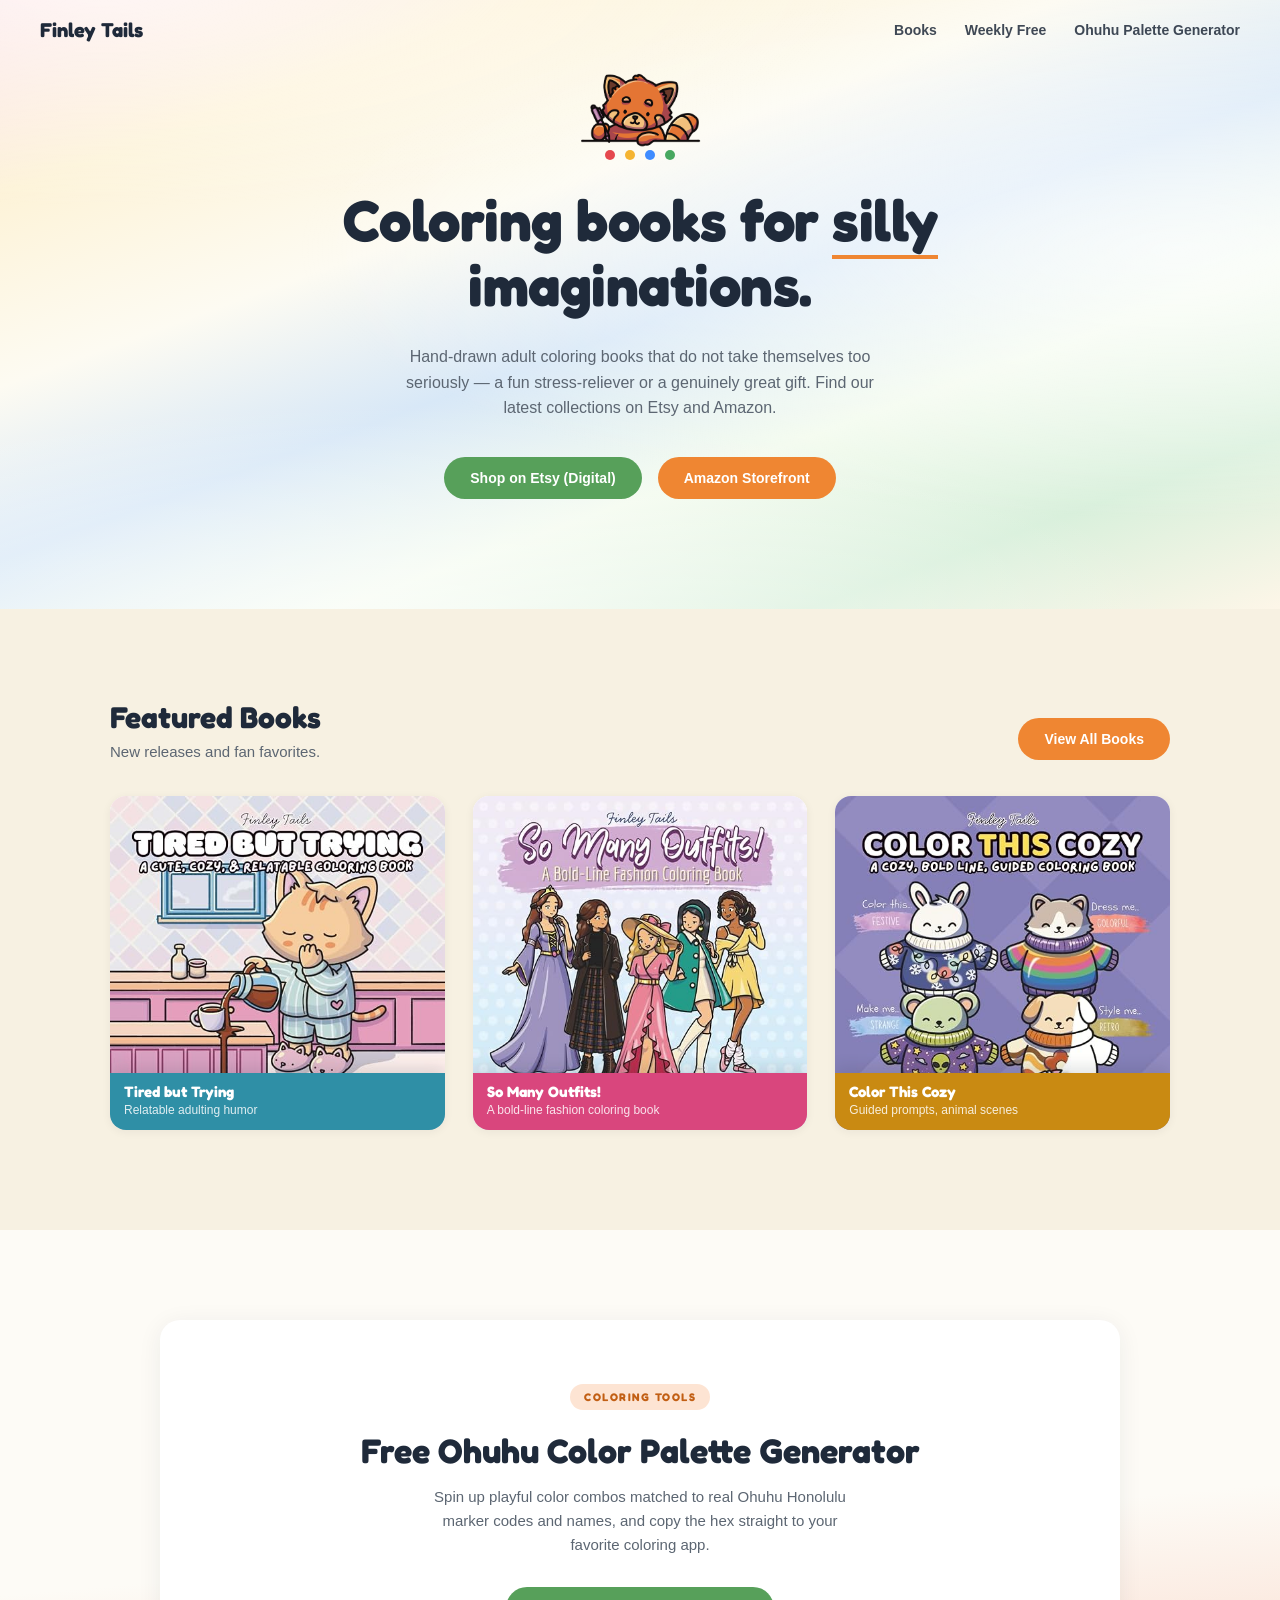
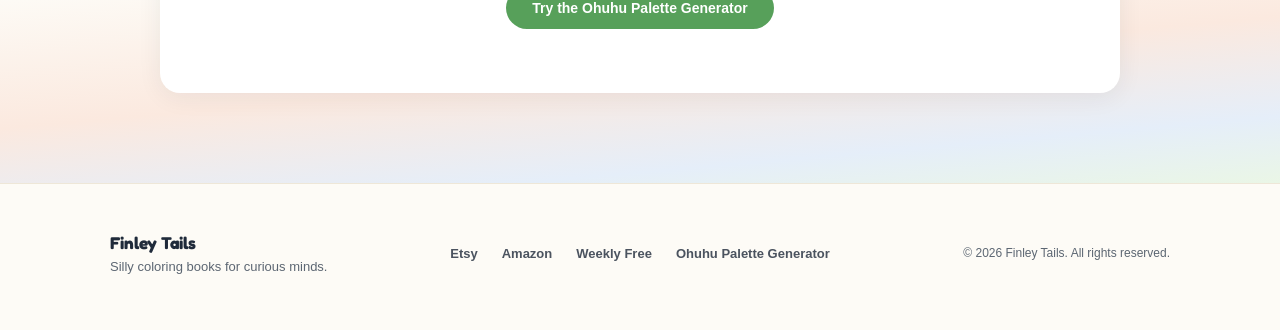
==== index.html @ c4b31871 "SEO pass: meta tags, structured data, sitemap, and keyword copy Targets: coloring books, silly color" ====
<!DOCTYPE html>
<html lang="en">
<head>
  <meta charset="UTF-8">
  <meta name="viewport" content="width=device-width, initial-scale=1.0">
  <title>Silly Coloring Books for Adults | Finley Tails</title>
  <meta name="description" content="Hand-drawn silly coloring books for adults — cozy, funny, and a little chaotic. Great as a gift or a stress-relief hobby. Shop digital downloads and paperbacks on Etsy and Amazon.">
  <link rel="canonical" href="https://finleytails.com/">
  <meta property="og:type" content="website">
  <meta property="og:site_name" content="Finley Tails">
  <meta property="og:title" content="Silly Coloring Books for Adults | Finley Tails">
  <meta property="og:description" content="Hand-drawn silly coloring books for adults — cozy, funny, and a little chaotic. Great as a gift or a stress-relief hobby.">
  <meta property="og:url" content="https://finleytails.com/">
  <meta property="og:image" content="https://finleytails.com/mascot-marker.png">
  <meta name="twitter:card" content="summary_large_image">
  <meta name="twitter:title" content="Silly Coloring Books for Adults | Finley Tails">
  <meta name="twitter:description" content="Hand-drawn silly coloring books for adults — cozy, funny, and a little chaotic. Great as a gift or a stress-relief hobby.">
  <meta name="twitter:image" content="https://finleytails.com/mascot-marker.png">
  <script type="application/ld+json">
  {
    "@context": "https://schema.org",
    "@type": "WebSite",
    "name": "Finley Tails",
    "url": "https://finleytails.com/",
    "description": "Hand-drawn silly coloring books for adults, plus a free Ohuhu color palette generator.",
    "publisher": {
      "@type": "Organization",
      "name": "Finley Tails"
    }
  }
  </script>
  <link rel="icon" type="image/x-icon" href="favicon.ico">
  <link rel="icon" type="image/png" sizes="32x32" href="favicon-32x32.png">
  <link rel="icon" type="image/png" sizes="16x16" href="favicon-16x16.png">
  <link rel="apple-touch-icon" sizes="180x180" href="apple-touch-icon.png">
  <link rel="manifest" href="site.webmanifest">
  <link rel="preconnect" href="https://fonts.googleapis.com">
  <link rel="preconnect" href="https://fonts.gstatic.com" crossorigin>
  <link href="https://fonts.googleapis.com/css2?family=Fredoka:wght@500;600;700;800&display=swap" rel="stylesheet">
  <link rel="stylesheet" href="site.css">
</head>
<body class="landing">
  <nav class="site-nav">
    <a href="index.html" class="logo">Finley Tails</a>
    <input type="checkbox" id="nav-toggle" class="nav-toggle-checkbox">
    <label for="nav-toggle" class="nav-toggle" aria-label="Toggle menu">
      <span></span><span></span><span></span>
    </label>
    <div class="nav-links">
      <a href="books.html">Books</a>
      <a href="weekly.html">Weekly Free</a>
      <a href="palette.html">Ohuhu Palette Generator</a>
    </div>
  </nav>

  <section class="hero">
    <img class="mascot-hero" src="mascot-marker.png" alt="Finley Tails mascot red panda holding a marker">
    <div class="dots" aria-hidden="true">
      <span class="dot dot-red"></span>
      <span class="dot dot-yellow"></span>
      <span class="dot dot-blue"></span>
      <span class="dot dot-green"></span>
    </div>
    <h1>Coloring books for <span class="accent-underline">silly</span> imaginations.</h1>
    <p class="hero-sub">
      Hand-drawn adult coloring books that do not take themselves too seriously —
      a fun stress-reliever or a genuinely great gift. Find our latest collections
      on Etsy and Amazon.
    </p>
    <div class="hero-cta">
      <a class="btn btn-green" href="https://www.etsy.com/shop/FinleyTails" target="_blank" rel="noopener">Shop on Etsy (Digital)</a>
      <a class="btn btn-orange" href="https://www.amazon.com/stores/Finley-Tails/author/B0F9QR5VGS" target="_blank" rel="noopener">Amazon Storefront</a>
    </div>
  </section>

  <section class="collections" id="books">
    <div class="section-head">
      <div>
        <h2>Featured Books</h2>
        <p>New releases and fan favorites.</p>
      </div>
      <a href="books.html" class="btn btn-orange view-all-btn">View All Books</a>
    </div>
    <div class="cards">
      <article class="card" style="--accent:#2f8fa6">
        <div class="cover-wrap">
          <img class="cover-img" src="covers/tired-but-trying.jpg" alt="Tired but Trying adult coloring book cover">
          <div class="cover-actions">
            <a class="cover-btn cover-btn-etsy" href="https://www.etsy.com/listing/4309432994/tired-but-trying-funny-animals-coloring" target="_blank" rel="noopener">Etsy (Digital)</a>
            <a class="cover-btn cover-btn-amazon" href="https://www.amazon.com/Tired-but-Trying-Easy-Color/dp/B0F8NSGVPY" target="_blank" rel="noopener">Amazon</a>
          </div>
        </div>
        <div class="card-body">
          <h3>Tired but Trying</h3>
          <p>Relatable adulting humor</p>
        </div>
      </article>
      <article class="card" style="--accent:#d9467d">
        <div class="cover-wrap">
          <img class="cover-img" src="covers/so-many-outfits.jpg" alt="So Many Outfits! adult coloring book cover">
          <div class="cover-actions">
            <a class="cover-btn cover-btn-etsy" href="https://www.etsy.com/listing/4532546817/so-many-outfits-a-bold-line-coloring" target="_blank" rel="noopener">Etsy (Digital)</a>
            <a class="cover-btn cover-btn-amazon" href="https://www.amazon.com/So-Many-Outfits-Fashion-Coloring/dp/B0H7FC542N" target="_blank" rel="noopener">Amazon</a>
          </div>
        </div>
        <div class="card-body">
          <h3>So Many Outfits!</h3>
          <p>A bold-line fashion coloring book</p>
        </div>
      </article>
      <article class="card" style="--accent:#c98a12">
        <div class="cover-wrap">
          <img class="cover-img" src="covers/color-this-cozy.jpg" alt="Color This Cozy adult coloring book cover">
          <div class="cover-actions">
            <a class="cover-btn cover-btn-etsy" href="https://www.etsy.com/listing/4509660089/color-this-cozy-coloring-book-guided" target="_blank" rel="noopener">Etsy (Digital)</a>
            <a class="cover-btn cover-btn-amazon" href="https://www.amazon.com/Color-This-Cozy-Coloring-Challenges/dp/B0H23PYS2T" target="_blank" rel="noopener">Amazon</a>
          </div>
        </div>
        <div class="card-body">
          <h3>Color This Cozy</h3>
          <p>Guided prompts, animal scenes</p>
        </div>
      </article>
    </div>
  </section>

  <section class="tool-cta">
    <div class="tool-card">
      <span class="badge">Coloring Tools</span>
      <h2>Free Ohuhu Color Palette Generator</h2>
      <p>
        Spin up playful color combos matched to real Ohuhu Honolulu marker
        codes and names, and copy the hex straight to your favorite coloring app.
      </p>
      <a class="btn btn-green" href="palette.html">Try the Ohuhu Palette Generator</a>
    </div>
  </section>

  <footer class="site-footer">
    <div class="footer-inner">
      <div class="footer-brand">
        <span class="logo">Finley Tails</span>
        <p>Silly coloring books for curious minds.</p>
      </div>
      <div class="footer-links">
        <a href="https://www.etsy.com/shop/FinleyTails" target="_blank" rel="noopener">Etsy</a>
        <a href="https://www.amazon.com/stores/Finley-Tails/author/B0F9QR5VGS" target="_blank" rel="noopener">Amazon</a>
        <a href="weekly.html">Weekly Free</a>
        <a href="palette.html">Ohuhu Palette Generator</a>
      </div>
      <p class="copyright">© 2026 Finley Tails. All rights reserved.</p>
    </div>
  </footer>
</body>
</html>
---- site.css ----
/* Shared site styles: nav, landing page, footer. */

:root {
  --ink: #1f2a3a;
  --muted: #5c6672;
  --green: #57a05a;
  --green-dark: #4a8c4d;
  --orange: #ef8632;
  --orange-dark: #db7420;
  --cream: #f7f1e2;
  --paper: #fdfbf6;
  --font-display: "Fredoka", -apple-system, BlinkMacSystemFont, "Segoe UI", Roboto, sans-serif;
}

h1,
h2,
h3,
.logo,
.badge {
  font-family: var(--font-display);
}

.landing,
.books-page {
  margin: 0;
  font-family: -apple-system, BlinkMacSystemFont, "Segoe UI", Roboto, sans-serif;
  color: var(--ink);
  background: var(--paper);
}

/* ---------- Nav ---------- */

.site-nav {
  position: relative;
  z-index: 20;
  display: flex;
  align-items: center;
  justify-content: space-between;
  padding: 18px 40px;
}

.landing .site-nav {
  position: absolute;
  top: 0;
  left: 0;
  right: 0;
  z-index: 10;
  background: transparent;
}

.palette-page .site-nav,
.books-page .site-nav {
  background: var(--paper);
}

.page-header {
  max-width: 1060px;
  margin: 0 auto;
  padding: 56px 40px 36px;
  text-align: center;
}

.page-header h1 {
  margin: 0;
  font-size: clamp(32px, 5vw, 44px);
  font-weight: 800;
}

.page-header p {
  margin: 12px 0 0;
  color: var(--muted);
  font-size: 15px;
}

.site-nav .logo {
  font-size: 20px;
  font-weight: 800;
  color: var(--ink);
  text-decoration: none;
}

.nav-links {
  display: flex;
  gap: 28px;
}

.nav-links a {
  font-size: 14px;
  font-weight: 600;
  color: var(--ink);
  text-decoration: none;
  opacity: 0.85;
}

.nav-links a:hover,
.nav-links a.current {
  opacity: 1;
}

.nav-toggle-checkbox {
  display: none;
}

.nav-toggle {
  display: none;
  flex-direction: column;
  justify-content: center;
  gap: 5px;
  width: 34px;
  height: 34px;
  cursor: pointer;
}

.nav-toggle span {
  display: block;
  width: 22px;
  height: 2px;
  border-radius: 2px;
  background: var(--ink);
}

/* ---------- Hero ---------- */

.hero {
  position: relative;
  overflow: hidden;
  text-align: center;
  padding: 150px 24px 110px;
  background:
    linear-gradient(
      160deg,
      #fbdcdc 0%,
      #fdf3d8 18%,
      #fdfbf2 36%,
      #d8e8f7 52%,
      #f3fbee 68%,
      #d9f0dc 84%,
      #fdf6e8 100%
    );
}

.hero::before {
  content: "";
  position: absolute;
  inset: -40% -20%;
  background:
    radial-gradient(ellipse 60% 30% at 20% 20%, rgba(255, 255, 255, 0.75), transparent 70%),
    radial-gradient(ellipse 70% 35% at 80% 45%, rgba(255, 255, 255, 0.7), transparent 70%),
    radial-gradient(ellipse 65% 30% at 35% 80%, rgba(255, 255, 255, 0.65), transparent 70%);
  pointer-events: none;
}

.hero > * {
  position: relative;
}

.dots {
  display: flex;
  justify-content: center;
  gap: 10px;
  margin-bottom: 28px;
}

.dot {
  width: 10px;
  height: 10px;
  border-radius: 50%;
}

.dot-red { background: #e5484d; }
.dot-yellow { background: #f5b431; }
.dot-blue { background: #3f8cff; }
.dot-green { background: #48a860; }

.hero h1 {
  margin: 0 auto;
  max-width: 640px;
  font-size: clamp(38px, 6vw, 58px);
  line-height: 1.12;
  font-weight: 800;
  letter-spacing: -0.5px;
}

.accent-underline {
  border-bottom: 4px solid var(--orange);
}

.hero-sub {
  margin: 26px auto 0;
  max-width: 480px;
  font-size: 16px;
  line-height: 1.6;
  color: var(--muted);
}

.hero-cta {
  display: flex;
  justify-content: center;
  gap: 16px;
  margin-top: 36px;
  flex-wrap: wrap;
}

/* ---------- Buttons ---------- */

.btn {
  display: inline-block;
  padding: 13px 26px;
  border-radius: 999px;
  font-size: 14px;
  font-weight: 700;
  color: #fff;
  text-decoration: none;
  transition: background 0.15s;
}

.btn-green { background: var(--green); }
.btn-green:hover { background: var(--green-dark); }
.btn-orange { background: var(--orange); }
.btn-orange:hover { background: var(--orange-dark); }

/* ---------- Featured collections ---------- */

.collections {
  background: var(--cream);
  padding: 90px 40px 100px;
}

.section-head {
  display: flex;
  align-items: flex-end;
  justify-content: space-between;
  max-width: 1060px;
  margin: 0 auto 36px;
  gap: 16px;
}

.section-head h2 {
  margin: 0;
  font-size: 30px;
  font-weight: 800;
}

.section-head p {
  margin: 8px 0 0;
  color: var(--muted);
  font-size: 15px;
}

.view-all-btn {
  flex-shrink: 0;
}

.cards {
  display: grid;
  grid-template-columns: repeat(3, 1fr);
  gap: 28px;
  max-width: 1060px;
  margin: 0 auto;
}

.card {
  position: relative;
  aspect-ratio: 1 / 1;
  background: #fff;
  border-radius: 16px;
  overflow: hidden;
  box-shadow: 0 2px 10px rgba(31, 42, 58, 0.06);
}

.cover-wrap {
  position: absolute;
  inset: 0;
  overflow: hidden;
}

.cover-img {
  display: block;
  width: 100%;
  height: 100%;
  object-fit: cover;
}

.cover-actions {
  position: absolute;
  inset: 0;
  z-index: 3;
  display: flex;
  align-items: center;
  justify-content: center;
  gap: 12px;
  background: rgba(31, 42, 58, 0.55);
  opacity: 0;
  transition: opacity 0.18s;
}

.cover-wrap:hover .cover-actions,
.cover-wrap:focus-within .cover-actions {
  opacity: 1;
}

@media (hover: none) {
  .cover-actions {
    opacity: 1;
    background: transparent;
  }
}

.cover-btn {
  color: #fff;
  font-size: 13px;
  font-weight: 700;
  padding: 10px 18px;
  border-radius: 999px;
  text-decoration: none;
  box-shadow: 0 6px 16px rgba(0, 0, 0, 0.3);
  transition: transform 0.15s, background 0.15s;
}

.cover-btn:hover {
  transform: translateY(-2px);
}

.cover-btn-etsy {
  background: var(--green);
}

.cover-btn-etsy:hover {
  background: var(--green-dark);
}

.cover-btn-amazon {
  background: var(--orange);
}

.cover-btn-amazon:hover {
  background: var(--orange-dark);
}

.card-body {
  position: absolute;
  left: 0;
  right: 0;
  bottom: 0;
  z-index: 2;
  padding: 10px 14px 12px;
  background: var(--accent, #fff);
  box-shadow: 0 -6px 14px rgba(31, 42, 58, 0.12);
}

.card-body h3 {
  margin: 0;
  font-size: 15px;
  font-weight: 800;
  line-height: 1.2;
  color: #fff;
}

.card-body p {
  margin: 2px 0 0;
  font-size: 12px;
  line-height: 1.3;
  color: rgba(255, 255, 255, 0.85);
}

/* ---------- Palette generator CTA ---------- */

.tool-cta {
  padding: 90px 40px;
  background:
    linear-gradient(
      175deg,
      var(--paper) 0%,
      var(--paper) 55%,
      #fbe9df 75%,
      #e5eef9 90%,
      #eaf6e6 100%
    );
}

.tool-card {
  position: relative;
  max-width: 880px;
  margin: 0 auto;
  background: #fff;
  border-radius: 20px;
  box-shadow: 0 4px 24px rgba(31, 42, 58, 0.07);
  text-align: center;
  padding: 64px 40px;
}

.mascot-hero {
  position: absolute;
  top: 64px;
  left: 50%;
  transform: translateX(-50%);
  width: 150px;
  height: auto;
  z-index: 1;
  pointer-events: none;
}

.badge {
  display: inline-block;
  background: #fde4d3;
  color: #c25f14;
  font-size: 11px;
  font-weight: 800;
  letter-spacing: 1.5px;
  text-transform: uppercase;
  padding: 6px 14px;
  border-radius: 999px;
}

.tool-card h2 {
  margin: 20px 0 0;
  font-size: 34px;
  font-weight: 800;
}

.tool-card p {
  margin: 14px auto 0;
  max-width: 440px;
  font-size: 15px;
  line-height: 1.6;
  color: var(--muted);
}

.tool-card .btn {
  margin-top: 30px;
}

/* ---------- Weekly free page ---------- */

.page-header .badge {
  margin-bottom: 16px;
}

.weekly-feature {
  display: flex;
  flex-direction: column;
  align-items: center;
  gap: 20px;
  padding: 40px 40px 0;
  background: var(--paper);
}

.weekly-page-frame {
  width: 100%;
  max-width: 640px;
  border-radius: 20px;
  overflow: hidden;
  background: #fff;
  box-shadow: 0 10px 32px rgba(31, 42, 58, 0.14);
}

.weekly-page-frame img {
  display: block;
  width: 100%;
  height: auto;
}

.weekly-download-btn {
  display: inline-flex;
  align-items: center;
  gap: 8px;
}

.weekly-download-btn svg {
  width: 16px;
  height: 16px;
  flex-shrink: 0;
}

.weekly-source {
  background: var(--paper);
  padding: 40px 40px 90px;
}

.weekly-source-card {
  max-width: 700px;
  margin: 0 auto;
  background: var(--accent, var(--cream));
  border-radius: 16px;
  box-shadow: 0 6px 18px rgba(31, 42, 58, 0.16);
  display: flex;
  align-items: center;
  gap: 24px;
  padding: 24px;
  transition: background 0.2s;
}

.weekly-cover {
  width: 128px;
  height: 128px;
  object-fit: cover;
  border-radius: 10px;
  box-shadow: 0 4px 12px rgba(31, 42, 58, 0.25);
  flex-shrink: 0;
}

.weekly-source-info {
  flex: 1;
  min-width: 0;
}

.weekly-source-label {
  font-size: 11px;
  font-weight: 800;
  letter-spacing: 1.2px;
  text-transform: uppercase;
  color: rgba(255, 255, 255, 0.85);
}

.weekly-source-info h2 {
  margin: 4px 0 0;
  font-size: 22px;
  font-weight: 800;
  color: #fff;
}

.weekly-source-info > p {
  margin: 4px 0 0;
  font-size: 14px;
  color: rgba(255, 255, 255, 0.9);
}

.weekly-source-info .hero-cta {
  justify-content: flex-start;
  gap: 10px;
  margin-top: 16px;
}

.weekly-source-info .hero-cta .btn {
  padding: 10px 18px;
  font-size: 13px;
  border: 2px solid rgba(255, 255, 255, 0.6);
  box-shadow: 0 4px 14px rgba(0, 0, 0, 0.25);
}

.weekly-next {
  margin-top: 10px;
  font-size: 12px;
  color: rgba(255, 255, 255, 0.85);
}

/* ---------- Footer ---------- */

.site-footer {
  background: var(--paper);
  border-top: 1px solid #eee7d8;
  padding: 48px 40px 56px;
}

.footer-inner {
  max-width: 1060px;
  margin: 0 auto;
  display: grid;
  grid-template-columns: 1fr auto 1fr;
  align-items: center;
  gap: 24px;
}

.footer-brand .logo {
  font-size: 17px;
  font-weight: 800;
}

.footer-brand p {
  margin: 6px 0 0;
  font-size: 13px;
  color: var(--muted);
}

.footer-links {
  display: flex;
  gap: 24px;
}

.footer-links a {
  font-size: 13px;
  font-weight: 600;
  color: var(--ink);
  text-decoration: none;
  opacity: 0.8;
}

.footer-links a:hover {
  opacity: 1;
}

.copyright {
  margin: 0;
  font-size: 12px;
  color: var(--muted);
  text-align: right;
}

/* ---------- Responsive ---------- */

@media (max-width: 900px) {
  .cards {
    grid-template-columns: 1fr;
    max-width: 420px;
  }

  .footer-inner {
    grid-template-columns: 1fr;
    text-align: center;
  }

  .footer-links {
    justify-content: center;
  }

  .copyright {
    text-align: center;
  }
}

@media (max-width: 640px) {
  .site-nav {
    padding: 14px 20px;
  }

  .nav-toggle {
    display: flex;
  }

  .nav-links {
    position: absolute;
    top: 100%;
    left: 0;
    right: 0;
    z-index: 100;
    flex-direction: column;
    align-items: stretch;
    gap: 0;
    max-height: 0;
    overflow: hidden;
    background: #fff;
    border-bottom: 1px solid #eee;
    box-shadow: 0 16px 32px rgba(31, 42, 58, 0.18);
    transition: max-height 0.25s ease;
  }

  .nav-toggle-checkbox:checked ~ .nav-links {
    max-height: 220px;
  }

  .nav-links a {
    padding: 14px 20px;
    border-top: 1px solid #f0f0f0;
    opacity: 1;
  }

  .hero {
    padding: 120px 20px 80px;
  }

  .collections,
  .tool-cta {
    padding-left: 20px;
    padding-right: 20px;
  }

  .section-head {
    flex-direction: column;
    align-items: flex-start;
  }

  .weekly-feature {
    padding: 24px 20px 0;
  }

  .weekly-source {
    padding: 32px 20px 64px;
  }

  .weekly-source-card {
    flex-direction: column;
    align-items: flex-start;
    text-align: left;
    padding: 24px;
  }

  .weekly-cover {
    align-self: center;
  }

  .weekly-source-info .hero-cta {
    justify-content: flex-start;
  }
}
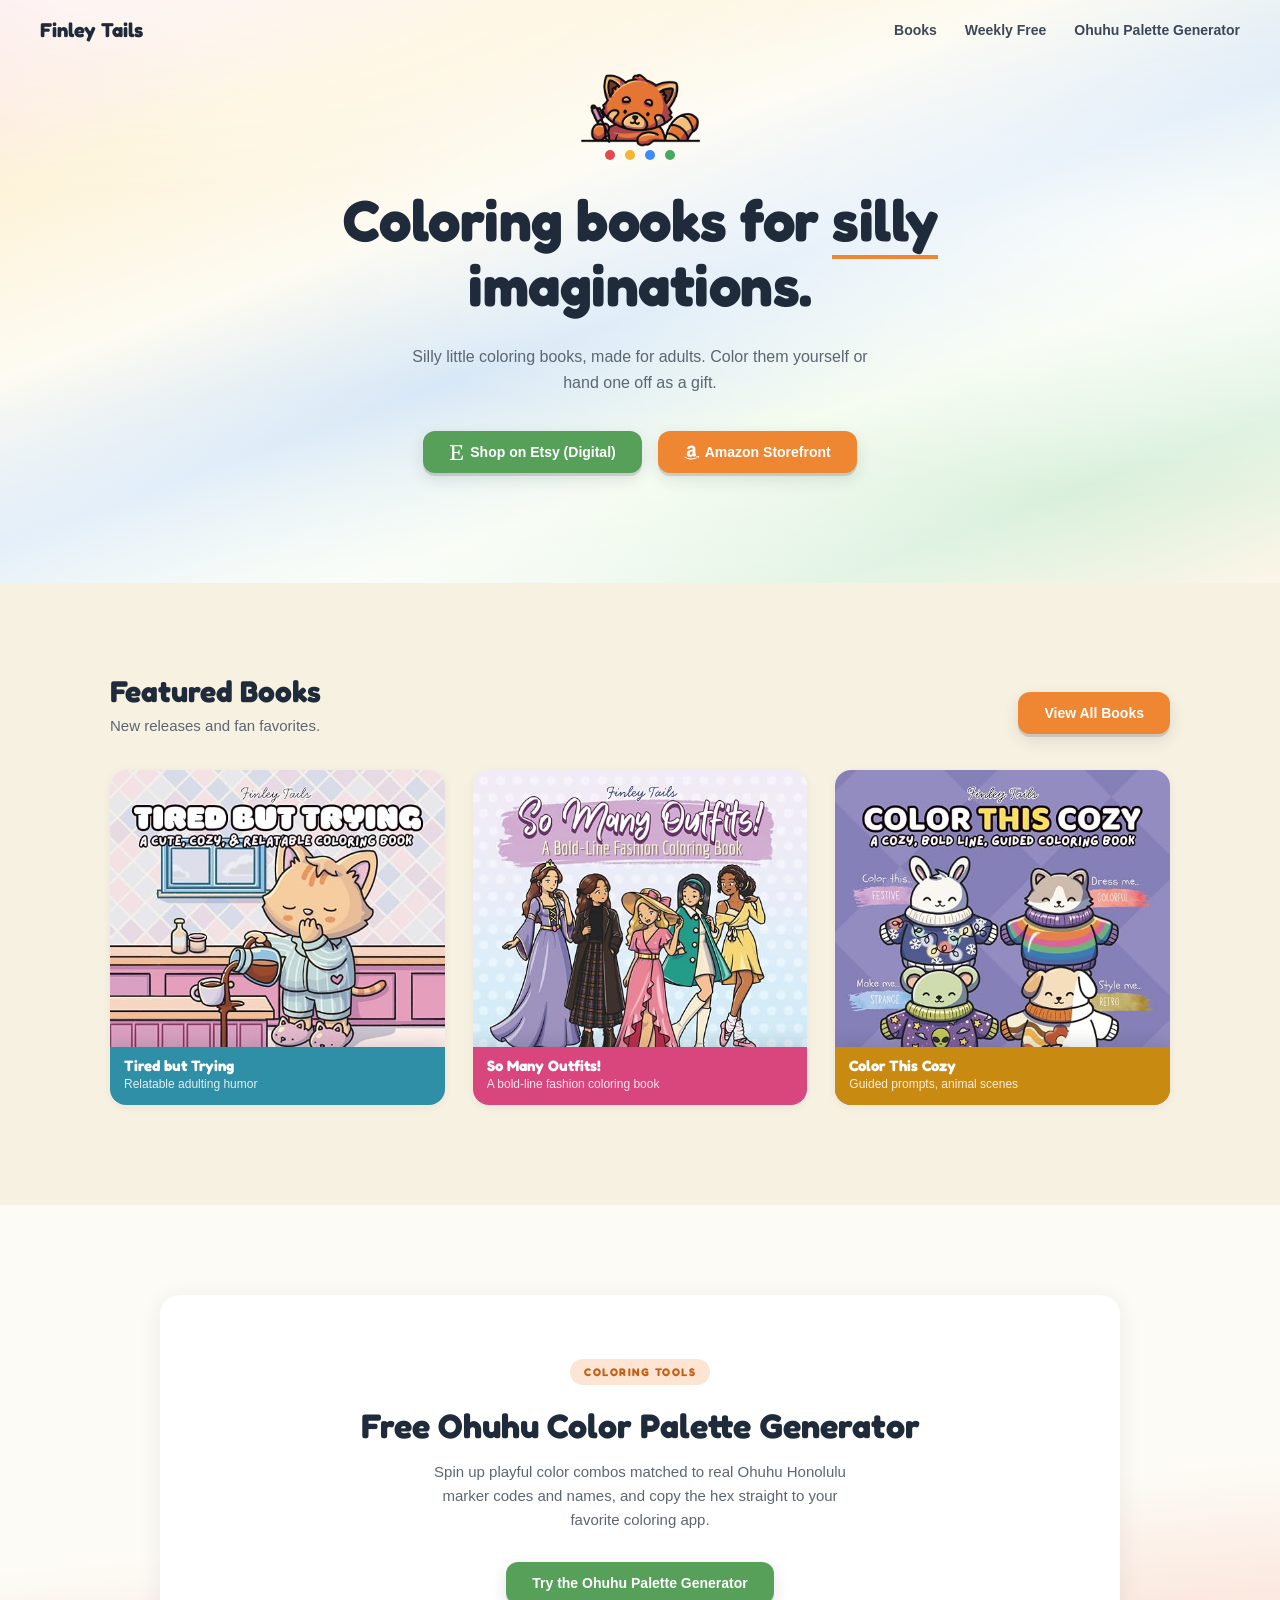
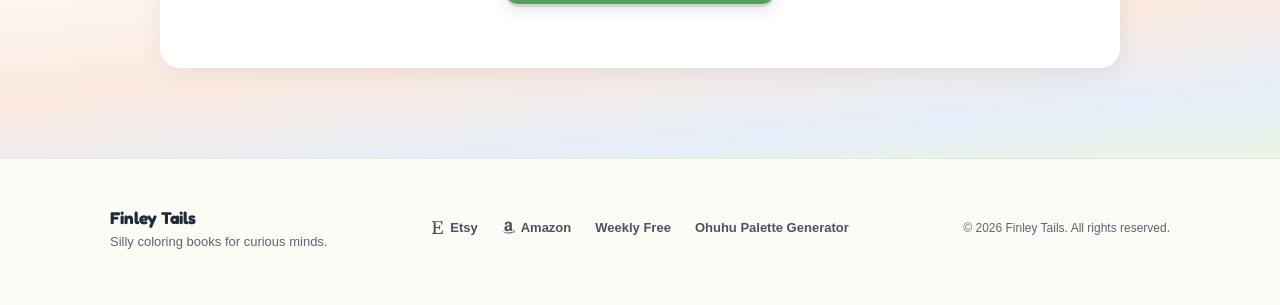
==== commit e955fbf0: "Modernize buttons, add real Etsy/Amazon/lock icons, and marker-set filtering - Replace pill buttons " ====
--- a/index.html
+++ b/index.html
@@ -63,13 +63,12 @@
     </div>
     <h1>Coloring books for <span class="accent-underline">silly</span> imaginations.</h1>
     <p class="hero-sub">
-      Hand-drawn adult coloring books that do not take themselves too seriously —
-      a fun stress-reliever or a genuinely great gift. Find our latest collections
-      on Etsy and Amazon.
+      Silly little coloring books, made for adults. Color them yourself or hand
+      one off as a gift.
     </p>
     <div class="hero-cta">
-      <a class="btn btn-green" href="https://www.etsy.com/shop/FinleyTails" target="_blank" rel="noopener">Shop on Etsy (Digital)</a>
-      <a class="btn btn-orange" href="https://www.amazon.com/stores/Finley-Tails/author/B0F9QR5VGS" target="_blank" rel="noopener">Amazon Storefront</a>
+      <a class="btn btn-green" href="https://www.etsy.com/shop/FinleyTails" target="_blank" rel="noopener"><span class="btn-icon icon-etsy" aria-hidden="true"></span>Shop on Etsy (Digital)</a>
+      <a class="btn btn-orange" href="https://www.amazon.com/stores/Finley-Tails/author/B0F9QR5VGS" target="_blank" rel="noopener"><span class="btn-icon icon-amazon" aria-hidden="true"></span>Amazon Storefront</a>
     </div>
   </section>
 
@@ -86,8 +85,8 @@
         <div class="cover-wrap">
           <img class="cover-img" src="covers/tired-but-trying.jpg" alt="Tired but Trying adult coloring book cover">
           <div class="cover-actions">
-            <a class="cover-btn cover-btn-etsy" href="https://www.etsy.com/listing/4309432994/tired-but-trying-funny-animals-coloring" target="_blank" rel="noopener">Etsy (Digital)</a>
-            <a class="cover-btn cover-btn-amazon" href="https://www.amazon.com/Tired-but-Trying-Easy-Color/dp/B0F8NSGVPY" target="_blank" rel="noopener">Amazon</a>
+            <a class="cover-btn cover-btn-etsy" href="https://www.etsy.com/listing/4309432994/tired-but-trying-funny-animals-coloring" target="_blank" rel="noopener"><span class="btn-icon icon-etsy" aria-hidden="true"></span>Etsy (Digital)</a>
+            <a class="cover-btn cover-btn-amazon" href="https://www.amazon.com/Tired-but-Trying-Easy-Color/dp/B0F8NSGVPY" target="_blank" rel="noopener"><span class="btn-icon icon-amazon" aria-hidden="true"></span>Amazon</a>
           </div>
         </div>
         <div class="card-body">
@@ -99,8 +98,8 @@
         <div class="cover-wrap">
           <img class="cover-img" src="covers/so-many-outfits.jpg" alt="So Many Outfits! adult coloring book cover">
           <div class="cover-actions">
-            <a class="cover-btn cover-btn-etsy" href="https://www.etsy.com/listing/4532546817/so-many-outfits-a-bold-line-coloring" target="_blank" rel="noopener">Etsy (Digital)</a>
-            <a class="cover-btn cover-btn-amazon" href="https://www.amazon.com/So-Many-Outfits-Fashion-Coloring/dp/B0H7FC542N" target="_blank" rel="noopener">Amazon</a>
+            <a class="cover-btn cover-btn-etsy" href="https://www.etsy.com/listing/4532546817/so-many-outfits-a-bold-line-coloring" target="_blank" rel="noopener"><span class="btn-icon icon-etsy" aria-hidden="true"></span>Etsy (Digital)</a>
+            <a class="cover-btn cover-btn-amazon" href="https://www.amazon.com/So-Many-Outfits-Fashion-Coloring/dp/B0H7FC542N" target="_blank" rel="noopener"><span class="btn-icon icon-amazon" aria-hidden="true"></span>Amazon</a>
           </div>
         </div>
         <div class="card-body">
@@ -112,8 +111,8 @@
         <div class="cover-wrap">
           <img class="cover-img" src="covers/color-this-cozy.jpg" alt="Color This Cozy adult coloring book cover">
           <div class="cover-actions">
-            <a class="cover-btn cover-btn-etsy" href="https://www.etsy.com/listing/4509660089/color-this-cozy-coloring-book-guided" target="_blank" rel="noopener">Etsy (Digital)</a>
-            <a class="cover-btn cover-btn-amazon" href="https://www.amazon.com/Color-This-Cozy-Coloring-Challenges/dp/B0H23PYS2T" target="_blank" rel="noopener">Amazon</a>
+            <a class="cover-btn cover-btn-etsy" href="https://www.etsy.com/listing/4509660089/color-this-cozy-coloring-book-guided" target="_blank" rel="noopener"><span class="btn-icon icon-etsy" aria-hidden="true"></span>Etsy (Digital)</a>
+            <a class="cover-btn cover-btn-amazon" href="https://www.amazon.com/Color-This-Cozy-Coloring-Challenges/dp/B0H23PYS2T" target="_blank" rel="noopener"><span class="btn-icon icon-amazon" aria-hidden="true"></span>Amazon</a>
           </div>
         </div>
         <div class="card-body">
@@ -143,8 +142,8 @@
         <p>Silly coloring books for curious minds.</p>
       </div>
       <div class="footer-links">
-        <a href="https://www.etsy.com/shop/FinleyTails" target="_blank" rel="noopener">Etsy</a>
-        <a href="https://www.amazon.com/stores/Finley-Tails/author/B0F9QR5VGS" target="_blank" rel="noopener">Amazon</a>
+        <a href="https://www.etsy.com/shop/FinleyTails" target="_blank" rel="noopener"><span class="btn-icon icon-etsy" aria-hidden="true"></span>Etsy</a>
+        <a href="https://www.amazon.com/stores/Finley-Tails/author/B0F9QR5VGS" target="_blank" rel="noopener"><span class="btn-icon icon-amazon" aria-hidden="true"></span>Amazon</a>
         <a href="weekly.html">Weekly Free</a>
         <a href="palette.html">Ohuhu Palette Generator</a>
       </div>
--- a/site.css
+++ b/site.css
@@ -104,6 +104,7 @@
 .nav-toggle {
   display: none;
   flex-direction: column;
+  align-items: center;
   justify-content: center;
   gap: 5px;
   width: 34px;
@@ -206,18 +207,60 @@
 .btn {
   display: inline-block;
   padding: 13px 26px;
-  border-radius: 999px;
+  border-radius: 12px;
   font-size: 14px;
   font-weight: 700;
   color: #fff;
   text-decoration: none;
-  transition: background 0.15s;
+  box-shadow: 0 3px 0 rgba(0, 0, 0, 0.12), 0 6px 16px rgba(31, 42, 58, 0.12);
+  transition: background 0.15s, transform 0.15s, box-shadow 0.15s;
+}
+
+.btn:hover {
+  transform: translateY(-2px);
+  box-shadow: 0 5px 0 rgba(0, 0, 0, 0.12), 0 10px 22px rgba(31, 42, 58, 0.16);
+}
+
+.btn:active {
+  transform: translateY(0);
+  box-shadow: 0 2px 0 rgba(0, 0, 0, 0.12), 0 4px 10px rgba(31, 42, 58, 0.14);
 }
 
 .btn-green { background: var(--green); }
 .btn-green:hover { background: var(--green-dark); }
 .btn-orange { background: var(--orange); }
 .btn-orange:hover { background: var(--orange-dark); }
+
+/* ---------- Icons ---------- */
+/* Single-color SVGs applied via mask so they inherit the button/link's
+   text color instead of carrying their own baked-in fill. */
+
+.btn-icon {
+  display: inline-block;
+  width: 15px;
+  height: 15px;
+  margin-right: 6px;
+  vertical-align: -3px;
+  background-color: currentColor;
+  -webkit-mask-repeat: no-repeat;
+  mask-repeat: no-repeat;
+  -webkit-mask-position: center;
+  mask-position: center;
+  -webkit-mask-size: contain;
+  mask-size: contain;
+}
+
+.icon-etsy { -webkit-mask-image: url("icons/etsy.svg"); mask-image: url("icons/etsy.svg"); }
+.icon-amazon { -webkit-mask-image: url("icons/amazon.svg"); mask-image: url("icons/amazon.svg"); }
+.icon-lock-locked { -webkit-mask-image: url("icons/lock-locked.svg"); mask-image: url("icons/lock-locked.svg"); }
+.icon-lock-unlocked { -webkit-mask-image: url("icons/lock-unlocked.svg"); mask-image: url("icons/lock-unlocked.svg"); }
+
+.cover-btn .btn-icon,
+.footer-links a .btn-icon {
+  width: 13px;
+  height: 13px;
+  vertical-align: -2px;
+}
 
 /* ---------- Featured collections ---------- */
 
@@ -311,7 +354,7 @@
   font-size: 13px;
   font-weight: 700;
   padding: 10px 18px;
-  border-radius: 999px;
+  border-radius: 10px;
   text-decoration: none;
   box-shadow: 0 6px 16px rgba(0, 0, 0, 0.3);
   transition: transform 0.15s, background 0.15s;
@@ -639,7 +682,6 @@
     max-height: 0;
     overflow: hidden;
     background: #fff;
-    border-bottom: 1px solid #eee;
     box-shadow: 0 16px 32px rgba(31, 42, 58, 0.18);
     transition: max-height 0.25s ease;
   }
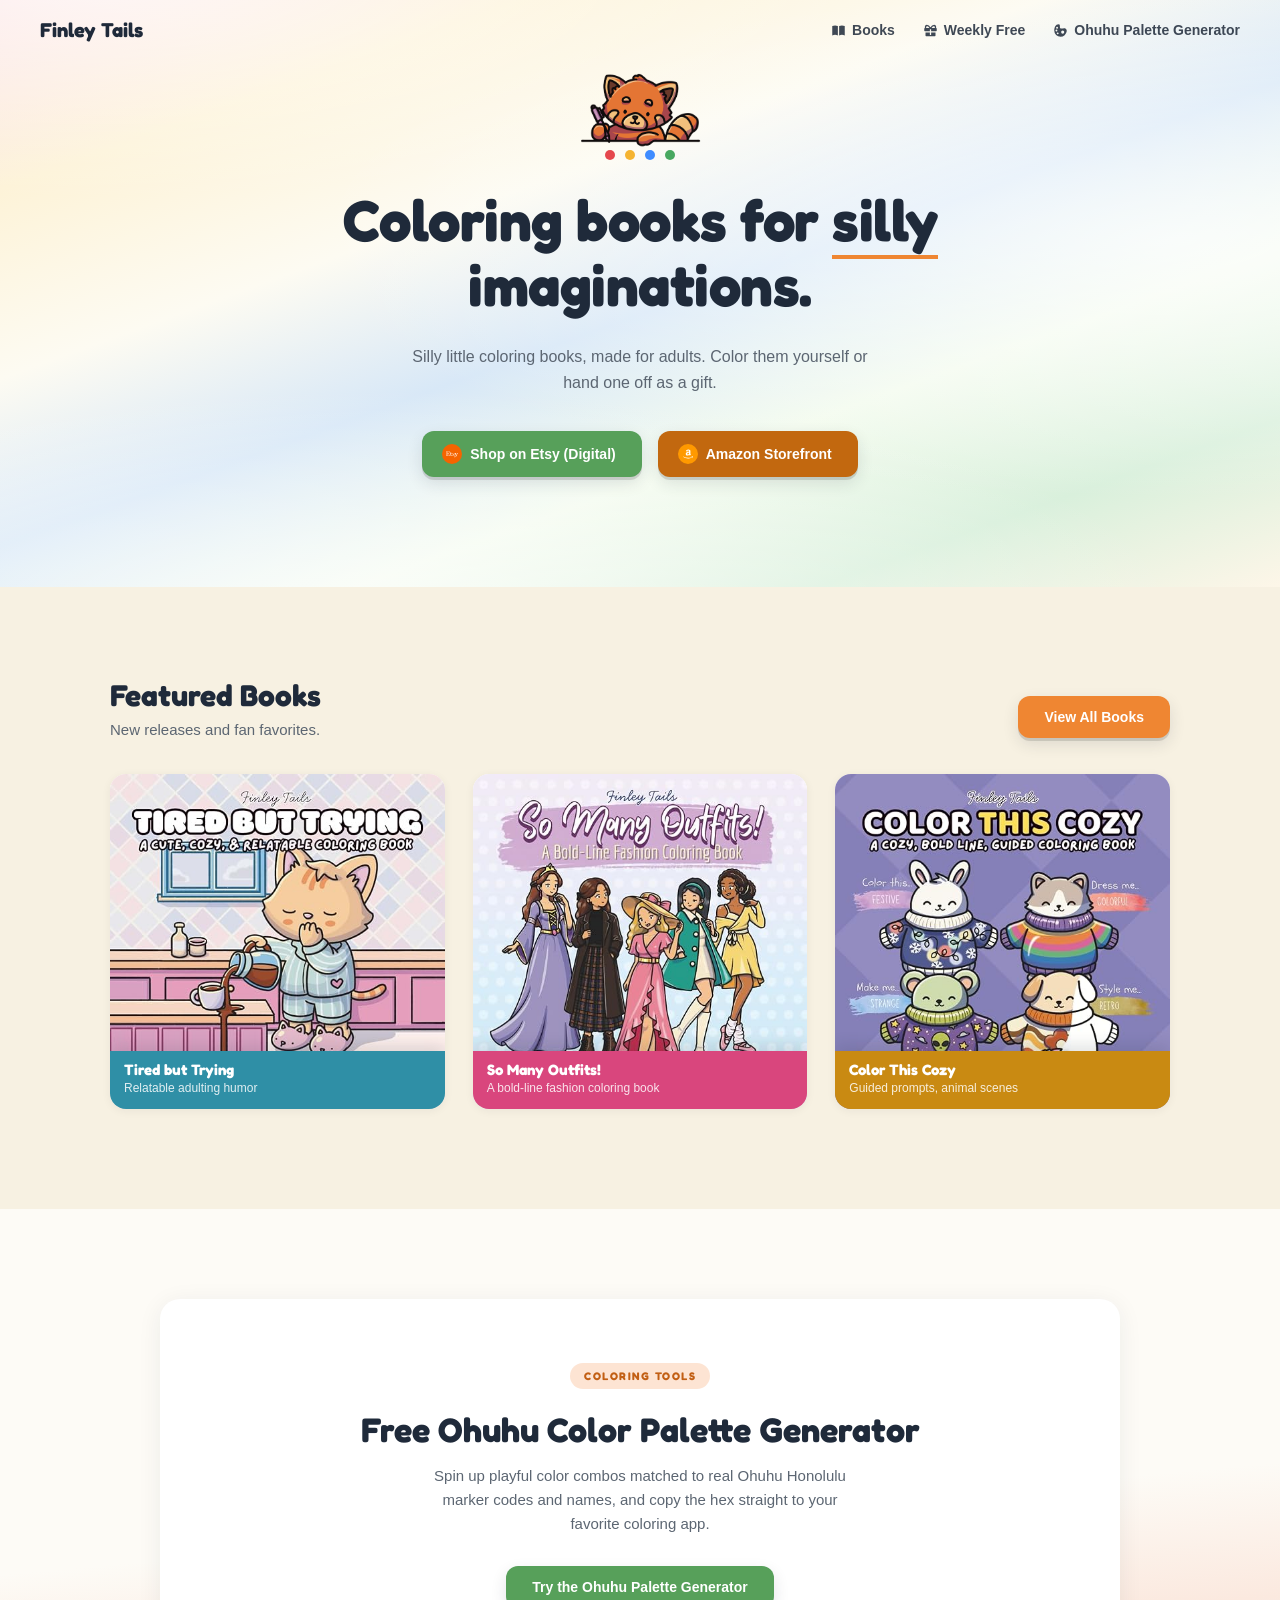
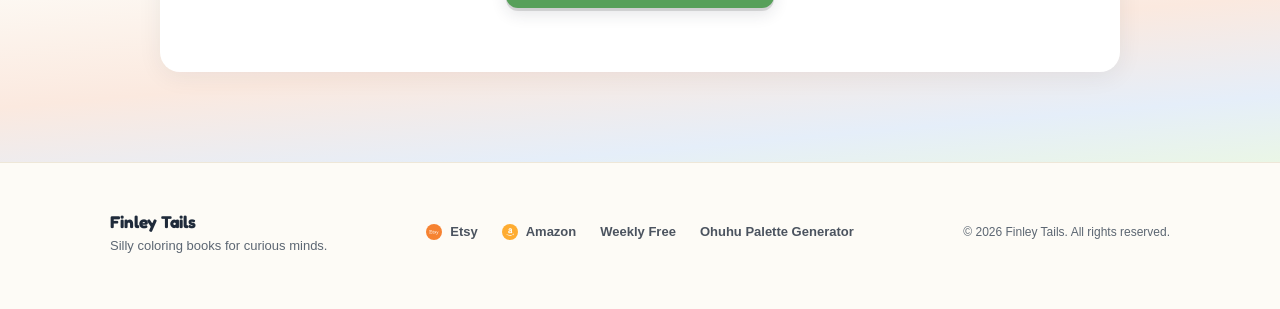
==== commit 181adaa2: "Modernize nav dropdown, add nav icons, and refine Etsy/Amazon badges - Rebuild the mobile hamburger " ====
--- a/index.html
+++ b/index.html
@@ -47,9 +47,9 @@
       <span></span><span></span><span></span>
     </label>
     <div class="nav-links">
-      <a href="books.html">Books</a>
-      <a href="weekly.html">Weekly Free</a>
-      <a href="palette.html">Ohuhu Palette Generator</a>
+      <a href="books.html"><span class="btn-icon icon-book-open" aria-hidden="true"></span>Books</a>
+      <a href="weekly.html"><span class="btn-icon icon-gift" aria-hidden="true"></span>Weekly Free</a>
+      <a href="palette.html"><span class="btn-icon icon-palette" aria-hidden="true"></span>Ohuhu Palette Generator</a>
     </div>
   </nav>
 
@@ -68,7 +68,7 @@
     </p>
     <div class="hero-cta">
       <a class="btn btn-green" href="https://www.etsy.com/shop/FinleyTails" target="_blank" rel="noopener"><span class="btn-icon icon-etsy" aria-hidden="true"></span>Shop on Etsy (Digital)</a>
-      <a class="btn btn-orange" href="https://www.amazon.com/stores/Finley-Tails/author/B0F9QR5VGS" target="_blank" rel="noopener"><span class="btn-icon icon-amazon" aria-hidden="true"></span>Amazon Storefront</a>
+      <a class="btn btn-amazon" href="https://www.amazon.com/stores/Finley-Tails/author/B0F9QR5VGS" target="_blank" rel="noopener"><span class="btn-icon icon-amazon" aria-hidden="true"></span>Amazon Storefront</a>
     </div>
   </section>
 
--- a/site.css
+++ b/site.css
@@ -7,6 +7,8 @@
   --green-dark: #4a8c4d;
   --orange: #ef8632;
   --orange-dark: #db7420;
+  --amazon: #c2680f;
+  --amazon-dark: #a8570c;
   --cream: #f7f1e2;
   --paper: #fdfbf6;
   --font-display: "Fredoka", -apple-system, BlinkMacSystemFont, "Segoe UI", Roboto, sans-serif;
@@ -230,6 +232,21 @@
 .btn-green:hover { background: var(--green-dark); }
 .btn-orange { background: var(--orange); }
 .btn-orange:hover { background: var(--orange-dark); }
+.btn-amazon { background: var(--amazon); }
+.btn-amazon:hover { background: var(--amazon-dark); }
+
+/* Buttons carrying the Etsy/Amazon badge look left-heavy with
+   symmetric padding since the badge already reads as leading
+   whitespace; ease off the left side to rebalance. */
+.btn:has(.icon-etsy),
+.btn:has(.icon-amazon) {
+  padding-left: 20px;
+}
+
+.cover-btn:has(.icon-etsy),
+.cover-btn:has(.icon-amazon) {
+  padding-left: 14px;
+}
 
 /* ---------- Icons ---------- */
 /* Single-color SVGs applied via mask so they inherit the button/link's
@@ -250,16 +267,52 @@
   mask-size: contain;
 }
 
-.icon-etsy { -webkit-mask-image: url("icons/etsy.svg"); mask-image: url("icons/etsy.svg"); }
-.icon-amazon { -webkit-mask-image: url("icons/amazon.svg"); mask-image: url("icons/amazon.svg"); }
 .icon-lock-locked { -webkit-mask-image: url("icons/lock-locked.svg"); mask-image: url("icons/lock-locked.svg"); }
 .icon-lock-unlocked { -webkit-mask-image: url("icons/lock-unlocked.svg"); mask-image: url("icons/lock-unlocked.svg"); }
+.icon-book-open { -webkit-mask-image: url("icons/book-open.svg"); mask-image: url("icons/book-open.svg"); }
+.icon-gift { -webkit-mask-image: url("icons/gift.svg"); mask-image: url("icons/gift.svg"); }
+.icon-palette { -webkit-mask-image: url("icons/palette.svg"); mask-image: url("icons/palette.svg"); }
+
+.nav-links a .btn-icon {
+  width: 15px;
+  height: 15px;
+  vertical-align: -3px;
+}
 
 .cover-btn .btn-icon,
 .footer-links a .btn-icon {
   width: 13px;
   height: 13px;
   vertical-align: -2px;
+}
+
+/* Etsy/Amazon icons already come as full-color circular badges, so
+   they're drawn as a plain background image (not a currentColor
+   mask like the other icons) to keep their own colors intact. */
+.icon-etsy,
+.icon-amazon {
+  width: 20px;
+  height: 20px;
+  margin-right: 8px;
+  vertical-align: -5px;
+  background-color: transparent;
+  -webkit-mask-image: none;
+  mask-image: none;
+  background-repeat: no-repeat;
+  background-position: center;
+  background-size: contain;
+}
+
+.icon-etsy { background-image: url("icons/etsy.svg"); }
+.icon-amazon { background-image: url("icons/amazon.svg"); }
+
+.cover-btn .icon-etsy,
+.cover-btn .icon-amazon,
+.footer-links a .icon-etsy,
+.footer-links a .icon-amazon {
+  width: 16px;
+  height: 16px;
+  vertical-align: -4px;
 }
 
 /* ---------- Featured collections ---------- */
@@ -373,11 +426,11 @@
 }
 
 .cover-btn-amazon {
-  background: var(--orange);
+  background: var(--amazon);
 }
 
 .cover-btn-amazon:hover {
-  background: var(--orange-dark);
+  background: var(--amazon-dark);
 }
 
 .card-body {
@@ -581,6 +634,11 @@
   box-shadow: 0 4px 14px rgba(0, 0, 0, 0.25);
 }
 
+.weekly-source-info .hero-cta .btn:has(.icon-etsy),
+.weekly-source-info .hero-cta .btn:has(.icon-amazon) {
+  padding-left: 14px;
+}
+
 .weekly-next {
   margin-top: 10px;
   font-size: 12px;
@@ -672,28 +730,45 @@
 
   .nav-links {
     position: absolute;
-    top: 100%;
-    left: 0;
-    right: 0;
+    top: calc(100% + 8px);
+    left: 20px;
+    right: 20px;
     z-index: 100;
     flex-direction: column;
     align-items: stretch;
-    gap: 0;
+    gap: 2px;
     max-height: 0;
     overflow: hidden;
     background: #fff;
+    border-radius: 16px;
+    padding: 0 8px;
     box-shadow: 0 16px 32px rgba(31, 42, 58, 0.18);
-    transition: max-height 0.25s ease;
+    opacity: 0;
+    transform: translateY(-6px);
+    transition: max-height 0.25s ease, opacity 0.2s ease, transform 0.2s ease, padding 0.25s ease;
   }
 
   .nav-toggle-checkbox:checked ~ .nav-links {
-    max-height: 220px;
+    max-height: 260px;
+    padding: 8px;
+    opacity: 1;
+    transform: translateY(0);
   }
 
   .nav-links a {
-    padding: 14px 20px;
-    border-top: 1px solid #f0f0f0;
+    padding: 12px 14px;
+    border-radius: 10px;
     opacity: 1;
+    transition: background 0.15s;
+  }
+
+  .nav-links a:hover {
+    background: var(--cream);
+  }
+
+  .nav-links a.current {
+    background: var(--cream);
+    color: var(--orange-dark);
   }
 
   .hero {
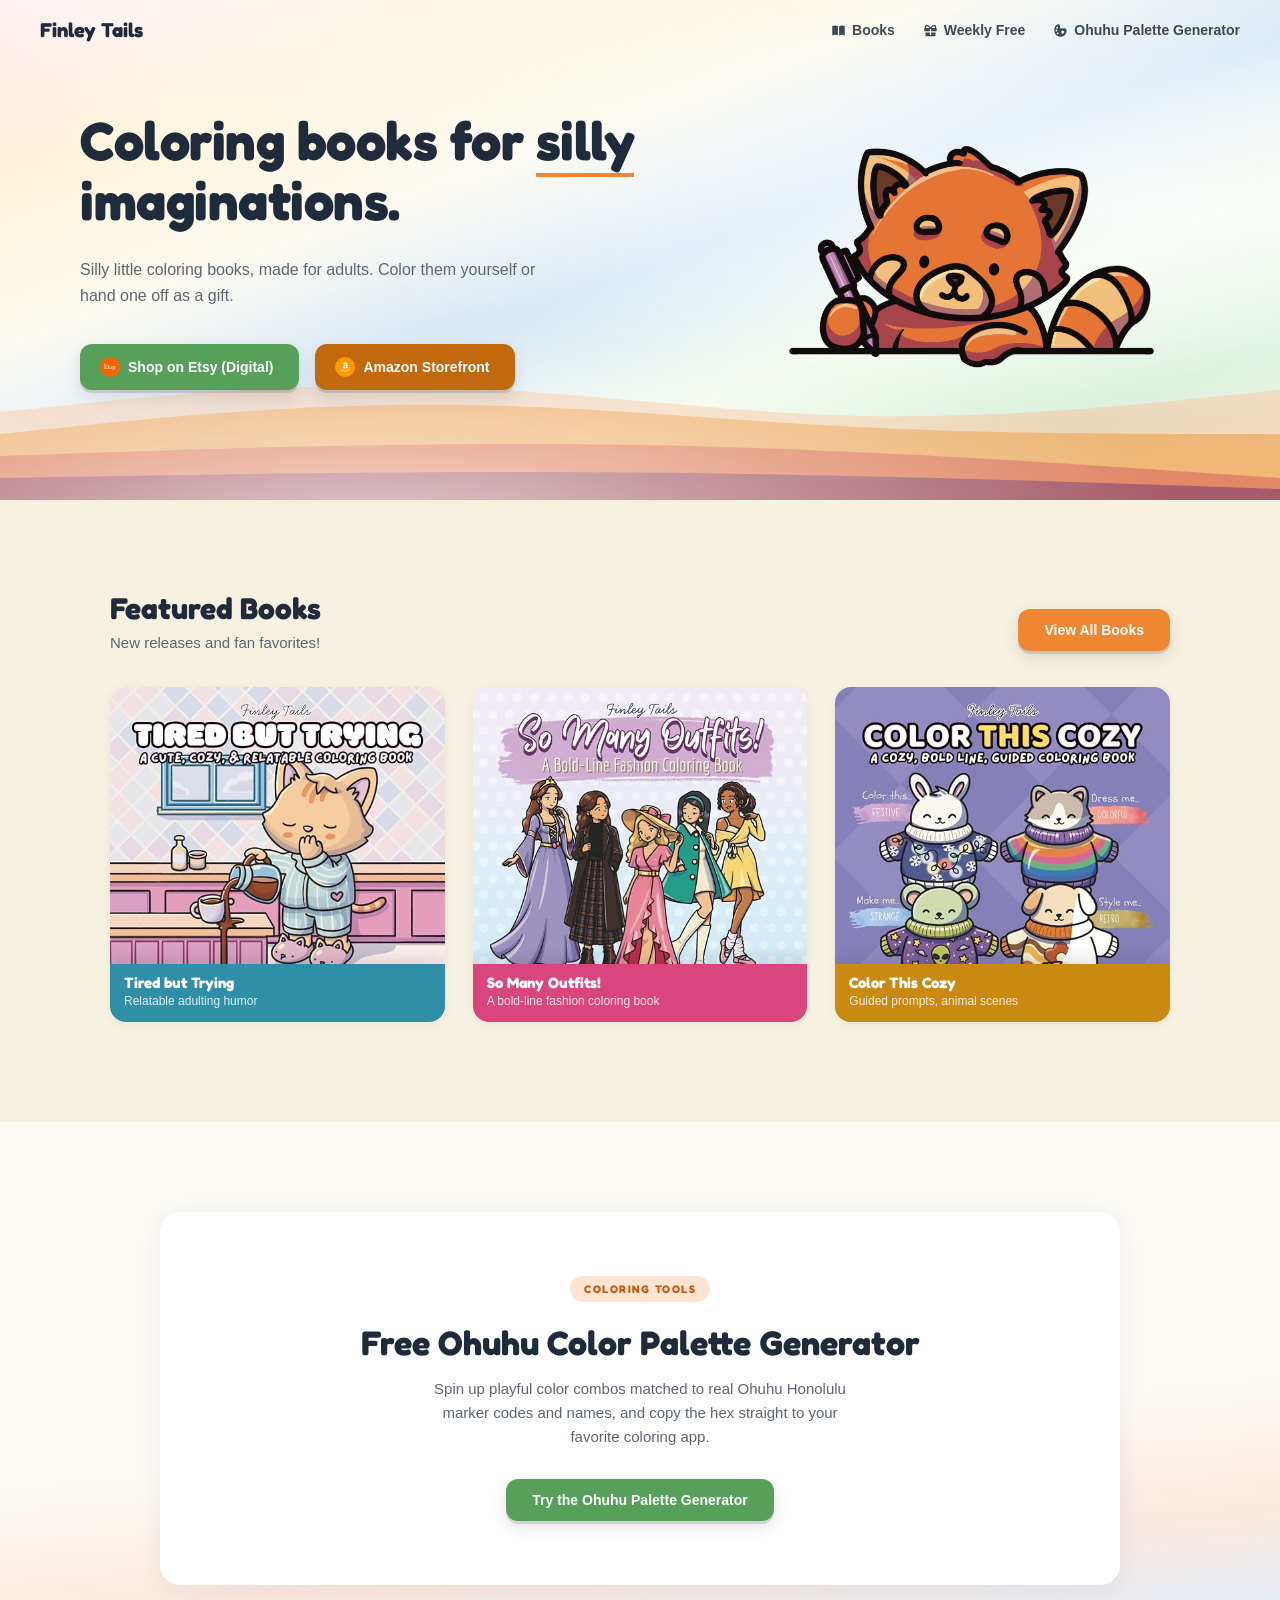
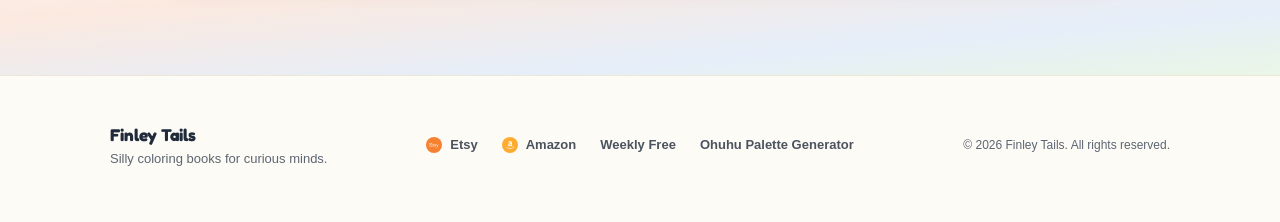
==== commit a30c556e: "Redesign Books page cards, recaption weekly pages, and polish copy - Revert the hero-style wave/grad" ====
--- a/index.html
+++ b/index.html
@@ -54,21 +54,21 @@
   </nav>
 
   <section class="hero">
-    <img class="mascot-hero" src="mascot-marker.png" alt="Finley Tails mascot red panda holding a marker">
-    <div class="dots" aria-hidden="true">
-      <span class="dot dot-red"></span>
-      <span class="dot dot-yellow"></span>
-      <span class="dot dot-blue"></span>
-      <span class="dot dot-green"></span>
-    </div>
-    <h1>Coloring books for <span class="accent-underline">silly</span> imaginations.</h1>
-    <p class="hero-sub">
-      Silly little coloring books, made for adults. Color them yourself or hand
-      one off as a gift.
-    </p>
-    <div class="hero-cta">
-      <a class="btn btn-green" href="https://www.etsy.com/shop/FinleyTails" target="_blank" rel="noopener"><span class="btn-icon icon-etsy" aria-hidden="true"></span>Shop on Etsy (Digital)</a>
-      <a class="btn btn-amazon" href="https://www.amazon.com/stores/Finley-Tails/author/B0F9QR5VGS" target="_blank" rel="noopener"><span class="btn-icon icon-amazon" aria-hidden="true"></span>Amazon Storefront</a>
+    <div class="hero-inner">
+      <div class="hero-content">
+        <h1>Coloring books for <span class="accent-underline">silly</span> imaginations.</h1>
+        <p class="hero-sub">
+          Silly little coloring books, made for adults. Color them yourself or hand
+          one off as a gift.
+        </p>
+        <div class="hero-cta">
+          <a class="btn btn-green" href="https://www.etsy.com/shop/FinleyTails" target="_blank" rel="noopener"><span class="btn-icon icon-etsy" aria-hidden="true"></span>Shop on Etsy (Digital)</a>
+          <a class="btn btn-amazon" href="https://www.amazon.com/stores/Finley-Tails/author/B0F9QR5VGS" target="_blank" rel="noopener"><span class="btn-icon icon-amazon" aria-hidden="true"></span>Amazon Storefront</a>
+        </div>
+      </div>
+      <div class="hero-art">
+        <img class="mascot-hero" src="mascot-marker.png" alt="Finley Tails mascot red panda holding a marker">
+      </div>
     </div>
   </section>
 
@@ -76,7 +76,7 @@
     <div class="section-head">
       <div>
         <h2>Featured Books</h2>
-        <p>New releases and fan favorites.</p>
+        <p>New releases and fan favorites!</p>
       </div>
       <a href="books.html" class="btn btn-orange view-all-btn">View All Books</a>
     </div>
--- a/site.css
+++ b/site.css
@@ -127,9 +127,9 @@
 .hero {
   position: relative;
   overflow: hidden;
-  text-align: center;
-  padding: 150px 24px 110px;
+  padding: 110px 24px;
   background:
+    url("art/retro-waves.svg") no-repeat bottom center / 100% 220px,
     linear-gradient(
       160deg,
       #fbdcdc 0%,
@@ -153,32 +153,32 @@
   pointer-events: none;
 }
 
-.hero > * {
+.hero-inner {
   position: relative;
-}
-
-.dots {
+  max-width: 1120px;
+  margin: 0 auto;
+  display: flex;
+  align-items: center;
+  justify-content: space-between;
+  gap: 48px;
+}
+
+.hero-content {
+  flex: 1;
+  min-width: 0;
+  text-align: left;
+}
+
+.hero-art {
+  flex-shrink: 0;
   display: flex;
   justify-content: center;
-  gap: 10px;
-  margin-bottom: 28px;
-}
-
-.dot {
-  width: 10px;
-  height: 10px;
-  border-radius: 50%;
-}
-
-.dot-red { background: #e5484d; }
-.dot-yellow { background: #f5b431; }
-.dot-blue { background: #3f8cff; }
-.dot-green { background: #48a860; }
+}
 
 .hero h1 {
-  margin: 0 auto;
-  max-width: 640px;
-  font-size: clamp(38px, 6vw, 58px);
+  margin: 0;
+  max-width: 560px;
+  font-size: clamp(38px, 5vw, 54px);
   line-height: 1.12;
   font-weight: 800;
   letter-spacing: -0.5px;
@@ -189,7 +189,7 @@
 }
 
 .hero-sub {
-  margin: 26px auto 0;
+  margin: 26px 0 0;
   max-width: 480px;
   font-size: 16px;
   line-height: 1.6;
@@ -198,7 +198,7 @@
 
 .hero-cta {
   display: flex;
-  justify-content: center;
+  justify-content: flex-start;
   gap: 16px;
   margin-top: 36px;
   flex-wrap: wrap;
@@ -272,6 +272,7 @@
 .icon-book-open { -webkit-mask-image: url("icons/book-open.svg"); mask-image: url("icons/book-open.svg"); }
 .icon-gift { -webkit-mask-image: url("icons/gift.svg"); mask-image: url("icons/gift.svg"); }
 .icon-palette { -webkit-mask-image: url("icons/palette.svg"); mask-image: url("icons/palette.svg"); }
+.icon-download { -webkit-mask-image: url("icons/download.svg"); mask-image: url("icons/download.svg"); }
 
 .nav-links a .btn-icon {
   width: 15px;
@@ -459,6 +460,181 @@
   color: rgba(255, 255, 255, 0.85);
 }
 
+/* ---------- Book cards (All Books page) ---------- */
+/* Richer than the compact Featured cards: cover plus name,
+   description, price, and buy/sample actions. */
+
+.book-cards {
+  display: grid;
+  grid-template-columns: repeat(2, 1fr);
+  gap: 24px;
+  max-width: 1060px;
+  margin: 0 auto;
+}
+
+.book-card {
+  display: flex;
+  gap: 16px;
+  min-width: 0;
+  background: #fff;
+  border-radius: 16px;
+  padding: 16px;
+  box-shadow: 0 2px 10px rgba(31, 42, 58, 0.06);
+}
+
+.book-card-cover {
+  flex-shrink: 0;
+  width: 120px;
+  border-radius: 10px;
+  overflow: hidden;
+}
+
+.book-card-cover img {
+  display: block;
+  width: 100%;
+  height: 100%;
+  object-fit: cover;
+}
+
+.book-card-body {
+  flex: 1;
+  min-width: 0;
+  display: flex;
+  flex-direction: column;
+}
+
+.book-card-body h3 {
+  margin: 0;
+  font-size: 18px;
+  font-weight: 800;
+  color: var(--ink);
+}
+
+.book-card-desc {
+  margin: 6px 0 0;
+  font-size: 13px;
+  line-height: 1.5;
+  color: var(--muted);
+}
+
+.book-card-prices {
+  display: flex;
+  flex-direction: column;
+  gap: 3px;
+  margin: 10px 0 0;
+  font-size: 13px;
+}
+
+.book-card-prices .price-store {
+  font-weight: 700;
+  color: var(--ink);
+}
+
+.book-card-prices .price-was {
+  color: var(--muted);
+  text-decoration: line-through;
+  margin-left: 4px;
+}
+
+.book-card-prices .price-now {
+  font-weight: 800;
+  color: var(--accent, var(--ink));
+  margin-left: 4px;
+}
+
+.book-card-actions {
+  display: flex;
+  flex-wrap: wrap;
+  gap: 6px;
+  margin-top: auto;
+  padding-top: 12px;
+  min-width: 0;
+}
+
+.book-card-actions .cover-btn {
+  box-shadow: none;
+  padding: 7px 9px;
+  font-size: 11px;
+  white-space: nowrap;
+  flex-shrink: 0;
+}
+
+.book-card-actions .cover-btn .btn-icon {
+  margin-right: 3px;
+}
+
+.cover-btn-sample {
+  background: var(--accent, var(--ink));
+}
+
+.cover-btn-sample:hover {
+  filter: brightness(0.9);
+}
+
+/* ---------- Sample preview modal ---------- */
+
+.sample-modal {
+  position: fixed;
+  inset: 0;
+  z-index: 200;
+  display: flex;
+  align-items: center;
+  justify-content: center;
+  padding: 24px;
+}
+
+.sample-modal[hidden] {
+  display: none;
+}
+
+.sample-modal-backdrop {
+  position: absolute;
+  inset: 0;
+  background: rgba(31, 42, 58, 0.7);
+}
+
+.sample-modal-content {
+  position: relative;
+  z-index: 1;
+  width: 100%;
+  max-width: 520px;
+  max-height: 90vh;
+  overflow-y: auto;
+  background: #fff;
+  border-radius: 16px;
+  padding: 20px;
+  box-shadow: 0 20px 60px rgba(0, 0, 0, 0.35);
+  text-align: center;
+}
+
+.sample-modal-close {
+  position: absolute;
+  top: 12px;
+  right: 12px;
+  width: 32px;
+  height: 32px;
+  border-radius: 50%;
+  border: none;
+  background: #f0f0f0;
+  color: var(--ink);
+  font-size: 20px;
+  line-height: 1;
+  cursor: pointer;
+  transition: background 0.15s;
+}
+
+.sample-modal-close:hover {
+  background: #e5e5e5;
+}
+
+.sample-modal-img {
+  display: block;
+  width: 100%;
+  height: auto;
+  border-radius: 10px;
+  margin-bottom: 16px;
+}
+
 /* ---------- Palette generator CTA ---------- */
 
 .tool-cta {
@@ -486,13 +662,9 @@
 }
 
 .mascot-hero {
-  position: absolute;
-  top: 64px;
-  left: 50%;
-  transform: translateX(-50%);
-  width: 150px;
+  width: 460px;
+  max-width: 42vw;
   height: auto;
-  z-index: 1;
   pointer-events: none;
 }
 
@@ -705,6 +877,11 @@
     max-width: 420px;
   }
 
+  .book-cards {
+    grid-template-columns: 1fr;
+    max-width: 480px;
+  }
+
   .footer-inner {
     grid-template-columns: 1fr;
     text-align: center;
@@ -722,6 +899,15 @@
 @media (max-width: 640px) {
   .site-nav {
     padding: 14px 20px;
+  }
+
+  .book-card {
+    flex-direction: column;
+  }
+
+  .book-card-cover {
+    width: 100%;
+    height: 200px;
   }
 
   .nav-toggle {
@@ -772,7 +958,33 @@
   }
 
   .hero {
-    padding: 120px 20px 80px;
+    padding: 90px 20px 60px;
+  }
+
+  .hero-inner {
+    flex-direction: column-reverse;
+    gap: 28px;
+  }
+
+  .hero-content {
+    text-align: center;
+  }
+
+  .hero h1 {
+    margin: 0 auto;
+  }
+
+  .hero-sub {
+    margin: 20px auto 0;
+  }
+
+  .hero-cta {
+    justify-content: center;
+  }
+
+  .mascot-hero {
+    width: 210px;
+    max-width: 58vw;
   }
 
   .collections,
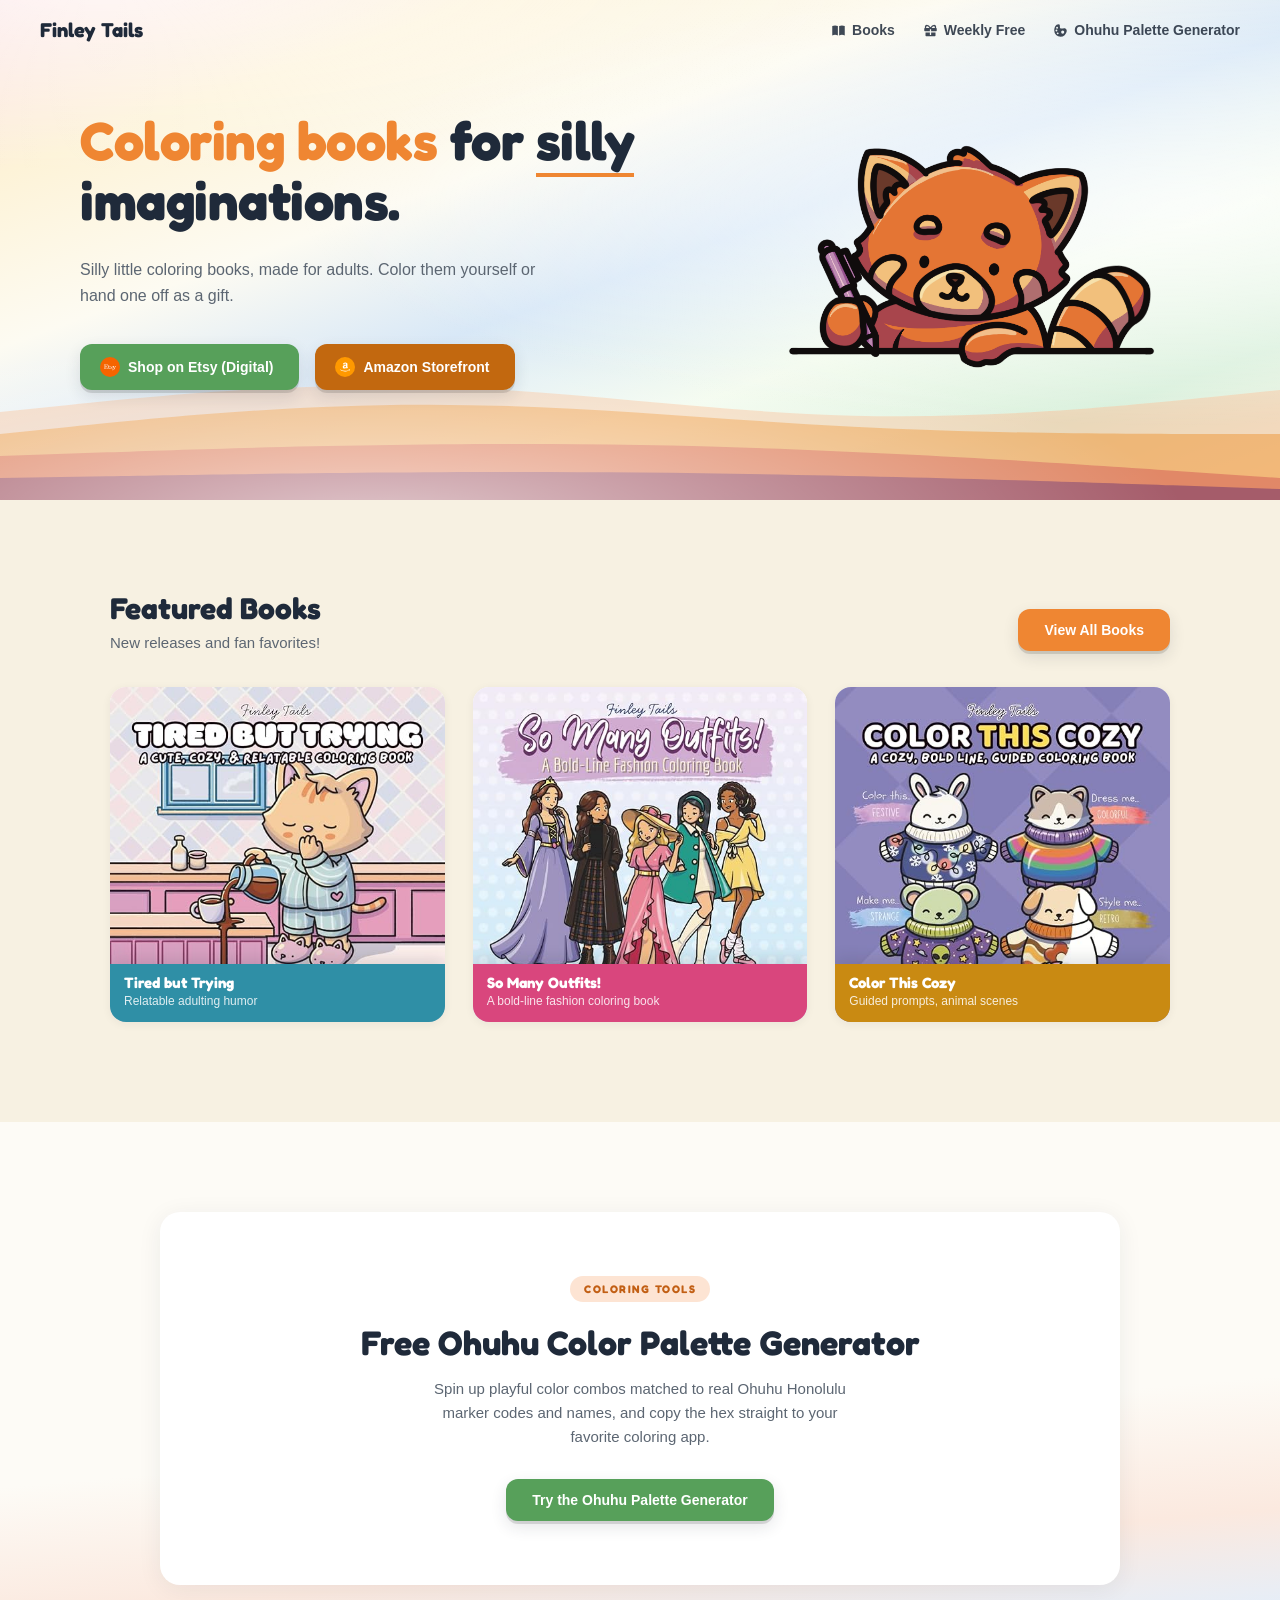
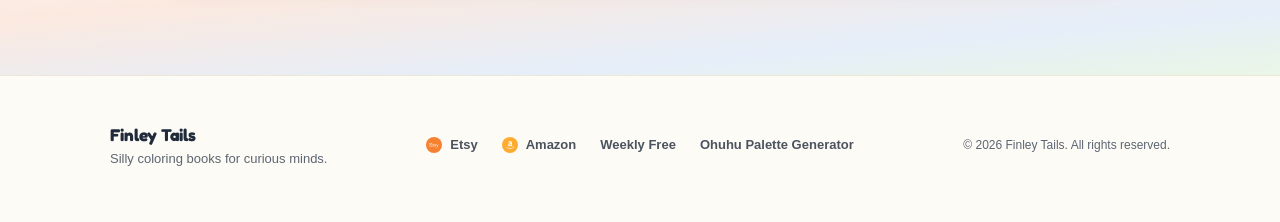
==== commit 07bda8fb: "Add accent-colored headings, retro header stripes, and refine weekly-page layout Colors key hero/hea" ====
--- a/index.html
+++ b/index.html
@@ -56,7 +56,7 @@
   <section class="hero">
     <div class="hero-inner">
       <div class="hero-content">
-        <h1>Coloring books for <span class="accent-underline">silly</span> imaginations.</h1>
+        <h1><span class="text-accent">Coloring books</span> for <span class="accent-underline">silly</span> imaginations.</h1>
         <p class="hero-sub">
           Silly little coloring books, made for adults. Color them yourself or hand
           one off as a gift.
--- a/site.css
+++ b/site.css
@@ -12,6 +12,21 @@
   --cream: #f7f1e2;
   --paper: #fdfbf6;
   --font-display: "Fredoka", -apple-system, BlinkMacSystemFont, "Segoe UI", Roboto, sans-serif;
+  /* Retro horizontal bands, boldest first and tapering to nothing —
+     used as a muted divider anchored just below the page header on
+     the Books and Weekly Free pages. */
+  --retro-top-stripes: linear-gradient(
+    to bottom,
+    rgba(140, 74, 107, 0.28) 0px, rgba(140, 74, 107, 0.28) 8px, transparent 8px, transparent 14px,
+    rgba(168, 87, 12, 0.26) 14px, rgba(168, 87, 12, 0.26) 19px, transparent 19px, transparent 24px,
+    rgba(194, 104, 15, 0.25) 24px, rgba(194, 104, 15, 0.25) 28px, transparent 28px, transparent 33px,
+    rgba(215, 106, 92, 0.24) 33px, rgba(215, 106, 92, 0.24) 36px, transparent 36px, transparent 40px,
+    rgba(226, 121, 74, 0.22) 40px, rgba(226, 121, 74, 0.22) 43px, transparent 43px, transparent 47px,
+    rgba(239, 134, 50, 0.21) 47px, rgba(239, 134, 50, 0.21) 49px, transparent 49px, transparent 53px,
+    rgba(245, 158, 11, 0.2) 53px, rgba(245, 158, 11, 0.2) 55px, transparent 55px, transparent 59px,
+    rgba(245, 180, 49, 0.17) 59px, rgba(245, 180, 49, 0.17) 60px, transparent 60px, transparent 64px,
+    rgba(251, 191, 83, 0.15) 64px, rgba(251, 191, 83, 0.15) 65px, transparent 65px, transparent 90px
+  );
 }
 
 h1,
@@ -56,10 +71,28 @@
 }
 
 .page-header {
+  position: relative;
   max-width: 1060px;
   margin: 0 auto;
   padding: 56px 40px 36px;
   text-align: center;
+}
+
+.page-header::before {
+  content: "";
+  position: absolute;
+  left: 50%;
+  right: 50%;
+  top: 0;
+  height: 90px;
+  margin-left: -50vw;
+  margin-right: -50vw;
+  background: var(--retro-top-stripes);
+  pointer-events: none;
+}
+
+.page-header > * {
+  position: relative;
 }
 
 .page-header h1 {
@@ -188,6 +221,10 @@
   border-bottom: 4px solid var(--orange);
 }
 
+.text-accent {
+  color: var(--orange);
+}
+
 .hero-sub {
   margin: 26px 0 0;
   max-width: 480px;
@@ -323,6 +360,11 @@
   padding: 90px 40px 100px;
 }
 
+.books-page .collections {
+  background: var(--paper);
+  padding-top: 40px;
+}
+
 .section-head {
   display: flex;
   align-items: flex-end;
@@ -700,17 +742,21 @@
 
 /* ---------- Weekly free page ---------- */
 
-.page-header .badge {
-  margin-bottom: 16px;
-}
-
 .weekly-feature {
   display: flex;
   flex-direction: column;
   align-items: center;
   gap: 20px;
-  padding: 40px 40px 0;
+  padding: 8px 40px 0;
   background: var(--paper);
+}
+
+.weekly-feature-row {
+  display: flex;
+  align-items: center;
+  justify-content: space-between;
+  width: 100%;
+  max-width: 640px;
 }
 
 .weekly-page-frame {
@@ -731,12 +777,16 @@
 .weekly-download-btn {
   display: inline-flex;
   align-items: center;
-  gap: 8px;
+  gap: 6px;
+  padding: 8px 16px;
+  font-size: 13px;
+  border-radius: 999px;
+  box-shadow: 0 2px 0 rgba(0, 0, 0, 0.1), 0 3px 10px rgba(31, 42, 58, 0.12);
 }
 
 .weekly-download-btn svg {
-  width: 16px;
-  height: 16px;
+  width: 14px;
+  height: 14px;
   flex-shrink: 0;
 }
 
@@ -802,7 +852,6 @@
 .weekly-source-info .hero-cta .btn {
   padding: 10px 18px;
   font-size: 13px;
-  border: 2px solid rgba(255, 255, 255, 0.6);
   box-shadow: 0 4px 14px rgba(0, 0, 0, 0.25);
 }
 
@@ -812,9 +861,8 @@
 }
 
 .weekly-next {
-  margin-top: 10px;
-  font-size: 12px;
-  color: rgba(255, 255, 255, 0.85);
+  font-size: 13px;
+  color: var(--muted);
 }
 
 /* ---------- Footer ---------- */
@@ -999,7 +1047,7 @@
   }
 
   .weekly-feature {
-    padding: 24px 20px 0;
+    padding: 8px 20px 0;
   }
 
   .weekly-source {
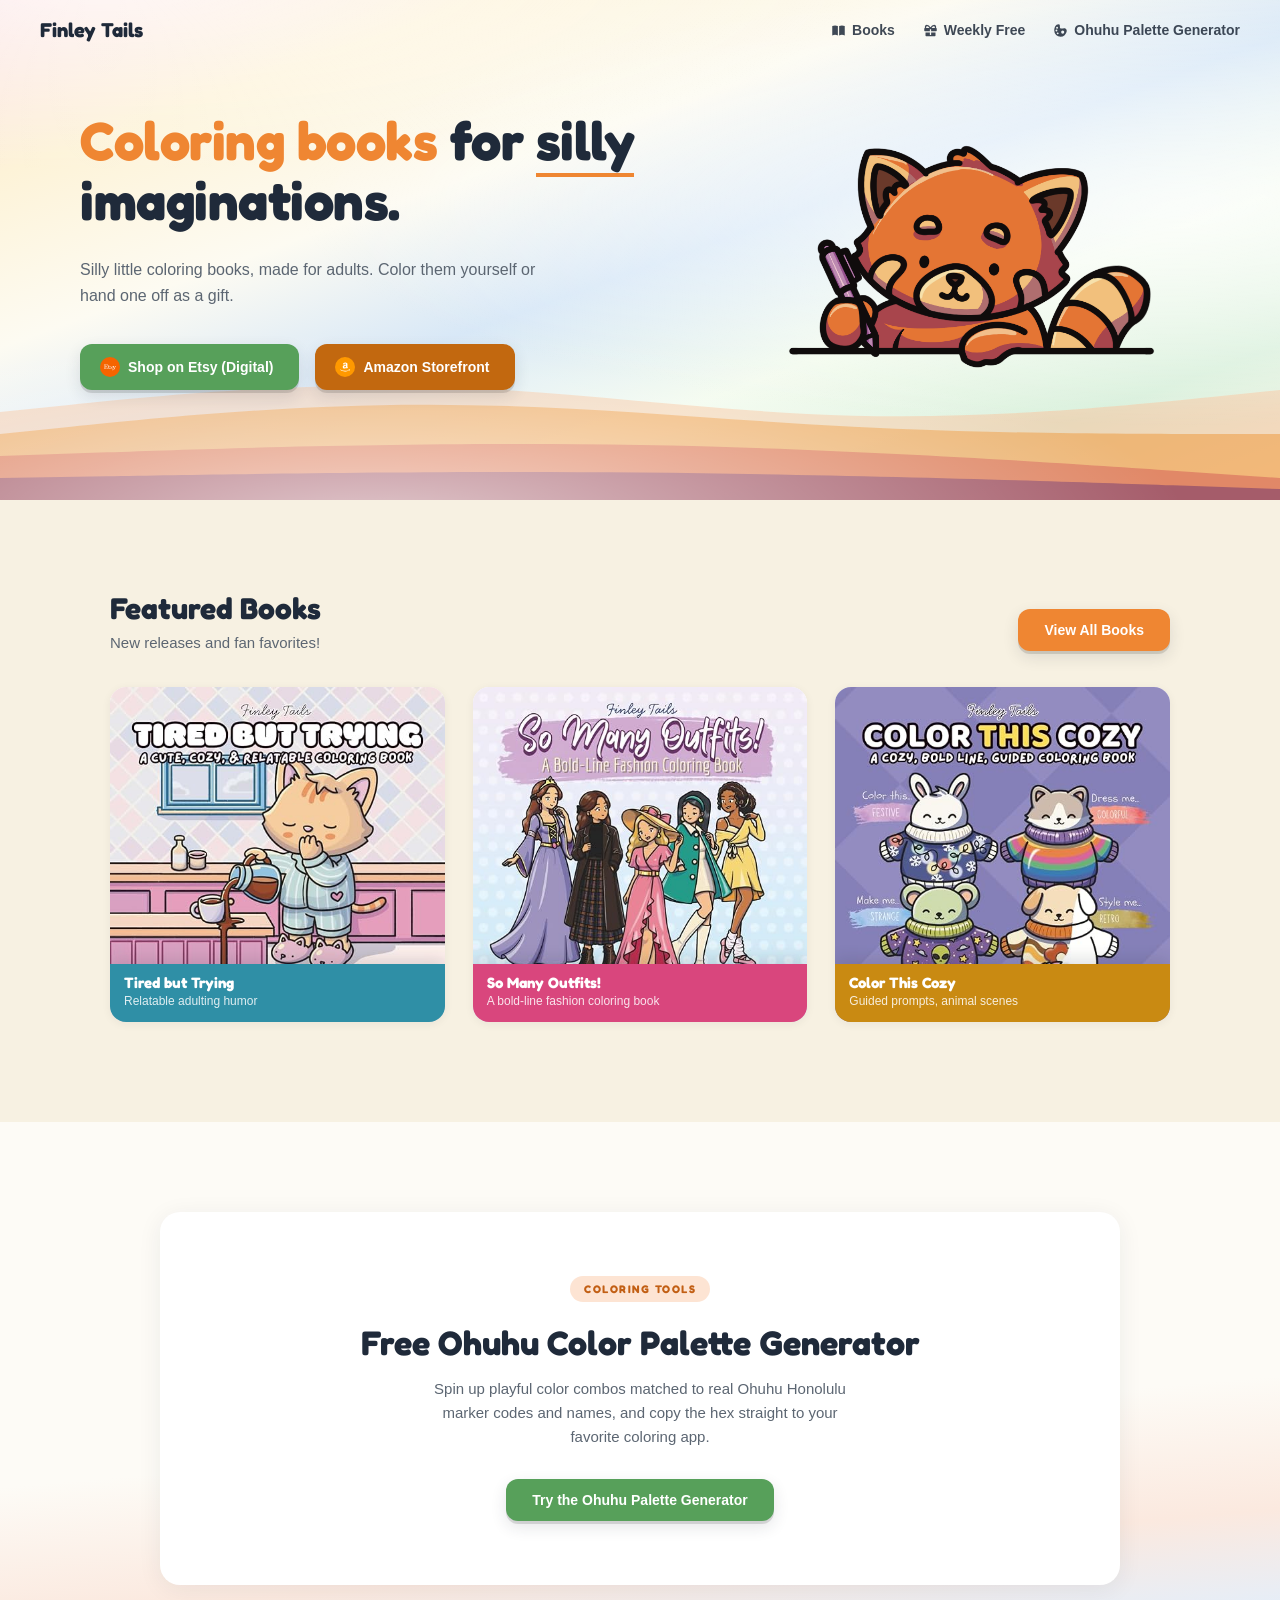
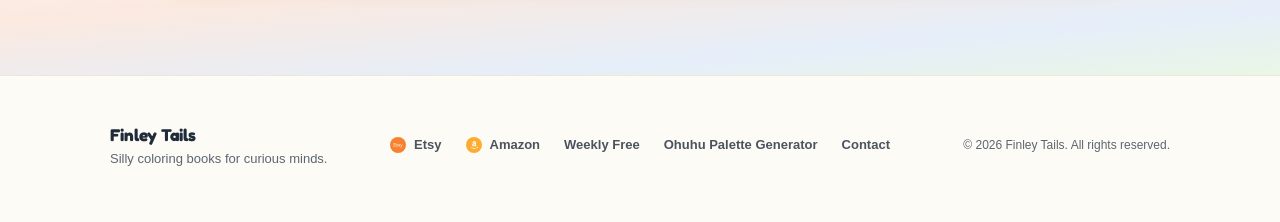
==== commit 5ab3d17c: "Add a Contact page Simple mailto page (finleytails@gmail.com) shown as both readable text and an Ema" ====
--- a/index.html
+++ b/index.html
@@ -4,17 +4,17 @@
   <meta charset="UTF-8">
   <meta name="viewport" content="width=device-width, initial-scale=1.0">
   <title>Silly Coloring Books for Adults | Finley Tails</title>
-  <meta name="description" content="Hand-drawn silly coloring books for adults — cozy, funny, and a little chaotic. Great as a gift or a stress-relief hobby. Shop digital downloads and paperbacks on Etsy and Amazon.">
+  <meta name="description" content="Hand-drawn silly coloring books for adults: cozy, funny, and a little chaotic. Great as a gift or a stress-relief hobby. Shop digital downloads and paperbacks on Etsy and Amazon.">
   <link rel="canonical" href="https://finleytails.com/">
   <meta property="og:type" content="website">
   <meta property="og:site_name" content="Finley Tails">
   <meta property="og:title" content="Silly Coloring Books for Adults | Finley Tails">
-  <meta property="og:description" content="Hand-drawn silly coloring books for adults — cozy, funny, and a little chaotic. Great as a gift or a stress-relief hobby.">
+  <meta property="og:description" content="Hand-drawn silly coloring books for adults: cozy, funny, and a little chaotic. Great as a gift or a stress-relief hobby.">
   <meta property="og:url" content="https://finleytails.com/">
   <meta property="og:image" content="https://finleytails.com/mascot-marker.png">
   <meta name="twitter:card" content="summary_large_image">
   <meta name="twitter:title" content="Silly Coloring Books for Adults | Finley Tails">
-  <meta name="twitter:description" content="Hand-drawn silly coloring books for adults — cozy, funny, and a little chaotic. Great as a gift or a stress-relief hobby.">
+  <meta name="twitter:description" content="Hand-drawn silly coloring books for adults: cozy, funny, and a little chaotic. Great as a gift or a stress-relief hobby.">
   <meta name="twitter:image" content="https://finleytails.com/mascot-marker.png">
   <script type="application/ld+json">
   {
@@ -146,6 +146,7 @@
         <a href="https://www.amazon.com/stores/Finley-Tails/author/B0F9QR5VGS" target="_blank" rel="noopener"><span class="btn-icon icon-amazon" aria-hidden="true"></span>Amazon</a>
         <a href="weekly.html">Weekly Free</a>
         <a href="palette.html">Ohuhu Palette Generator</a>
+        <a href="contact.html">Contact</a>
       </div>
       <p class="copyright">© 2026 Finley Tails. All rights reserved.</p>
     </div>
--- a/site.css
+++ b/site.css
@@ -114,6 +114,15 @@
   text-decoration: none;
 }
 
+.nav-brand {
+  display: flex;
+  flex-direction: column;
+}
+
+.nav-subtitle {
+  display: none;
+}
+
 .nav-links {
   display: flex;
   gap: 28px;
@@ -310,6 +319,8 @@
 .icon-gift { -webkit-mask-image: url("icons/gift.svg"); mask-image: url("icons/gift.svg"); }
 .icon-palette { -webkit-mask-image: url("icons/palette.svg"); mask-image: url("icons/palette.svg"); }
 .icon-download { -webkit-mask-image: url("icons/download.svg"); mask-image: url("icons/download.svg"); }
+.icon-arrow-back { -webkit-mask-image: url("icons/arrow-back.svg"); mask-image: url("icons/arrow-back.svg"); }
+.icon-arrow-next { -webkit-mask-image: url("icons/arrow-next.svg"); mask-image: url("icons/arrow-next.svg"); }
 
 .nav-links a .btn-icon {
   width: 15px;
@@ -365,6 +376,23 @@
   padding-top: 40px;
 }
 
+.contact-card {
+  max-width: 480px;
+  margin: 0 auto;
+  text-align: center;
+}
+
+.contact-card p {
+  margin: 0 0 24px;
+  font-size: 16px;
+  color: var(--muted);
+}
+
+.contact-card p a {
+  color: var(--ink);
+  font-weight: 700;
+}
+
 .section-head {
   display: flex;
   align-items: flex-end;
@@ -526,6 +554,7 @@
 
 .book-card-cover {
   flex-shrink: 0;
+  align-self: flex-start;
   width: 120px;
   border-radius: 10px;
   overflow: hidden;
@@ -534,7 +563,6 @@
 .book-card-cover img {
   display: block;
   width: 100%;
-  height: 100%;
   object-fit: cover;
 }
 
@@ -895,6 +923,7 @@
 
 .footer-links {
   display: flex;
+  flex-wrap: wrap;
   gap: 24px;
 }
 
@@ -949,13 +978,27 @@
     padding: 14px 20px;
   }
 
+  .nav-subtitle {
+    display: block;
+    font-size: 11px;
+    font-weight: 600;
+    color: var(--muted);
+    margin-top: 2px;
+  }
+
   .book-card {
     flex-direction: column;
   }
 
   .book-card-cover {
+    align-self: stretch;
     width: 100%;
-    height: 200px;
+    aspect-ratio: 1 / 1;
+    height: auto;
+  }
+
+  .book-card-cover img {
+    height: 100%;
   }
 
   .nav-toggle {
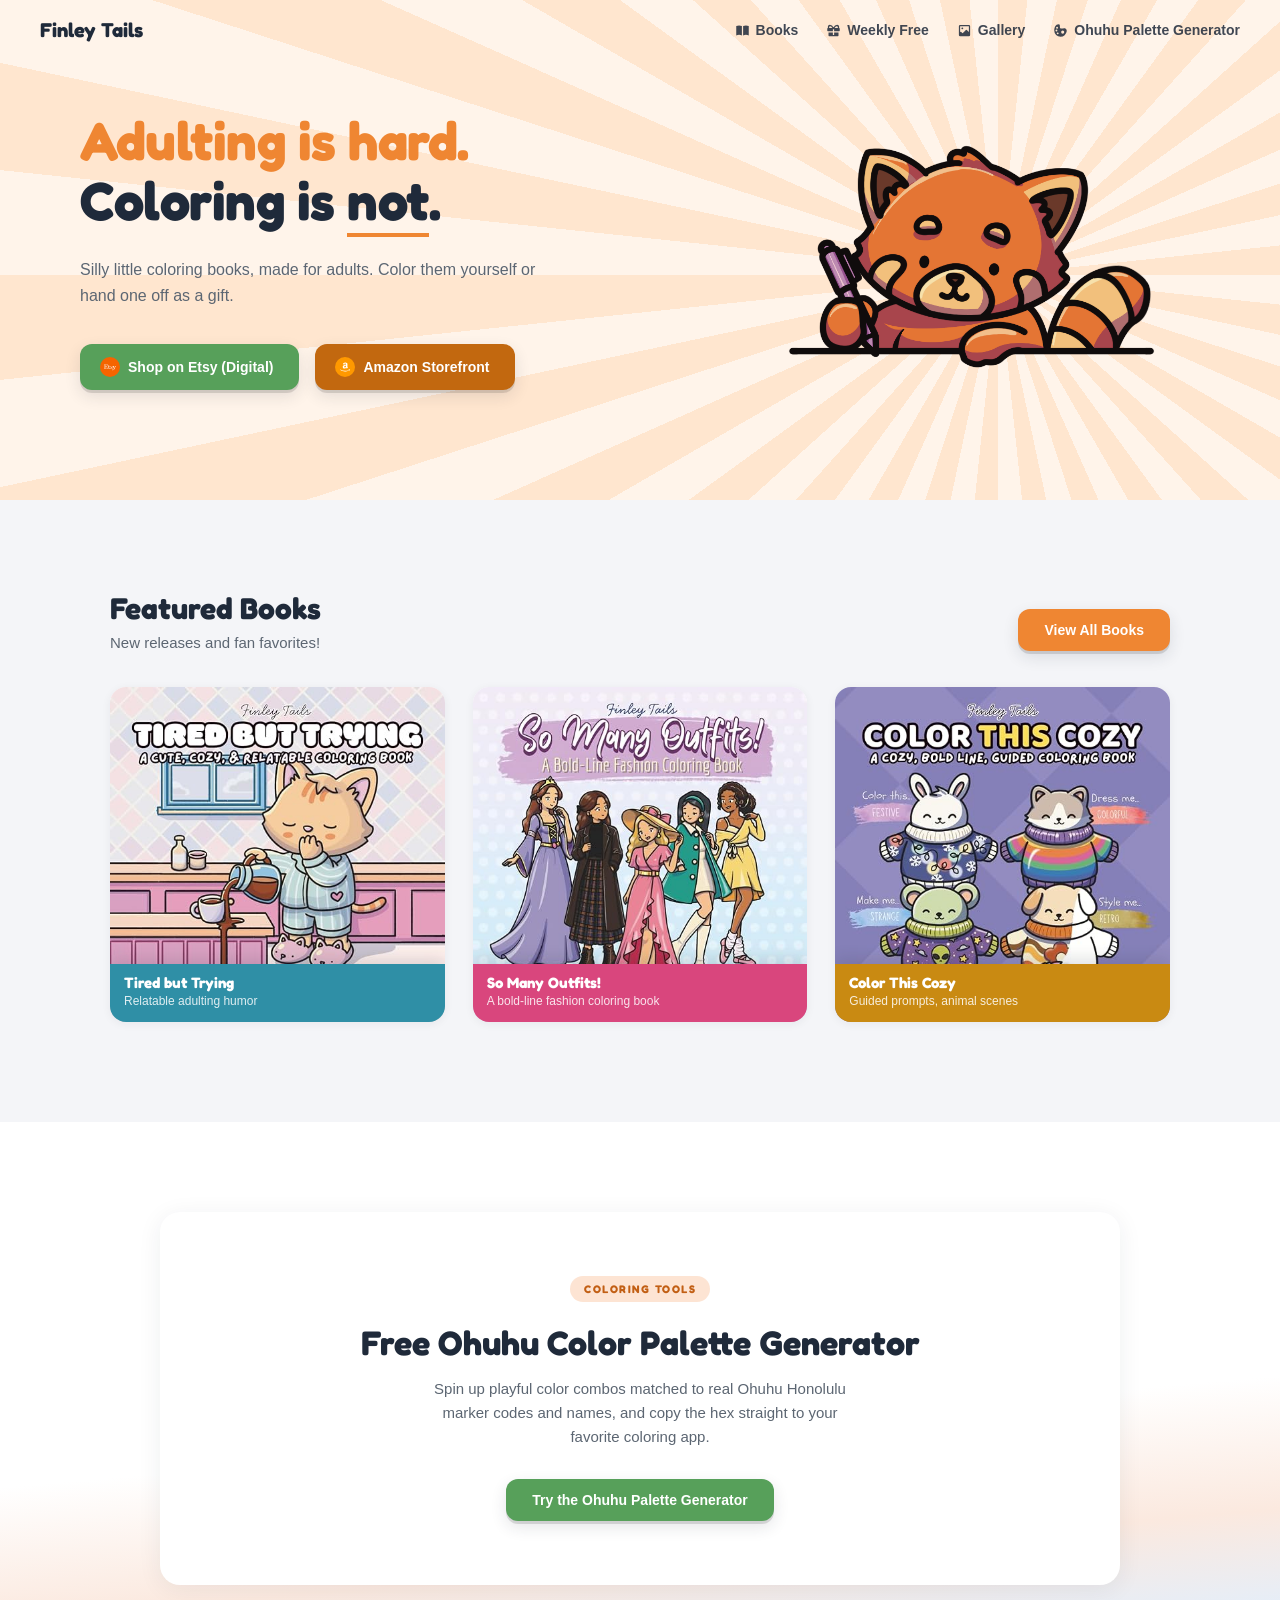
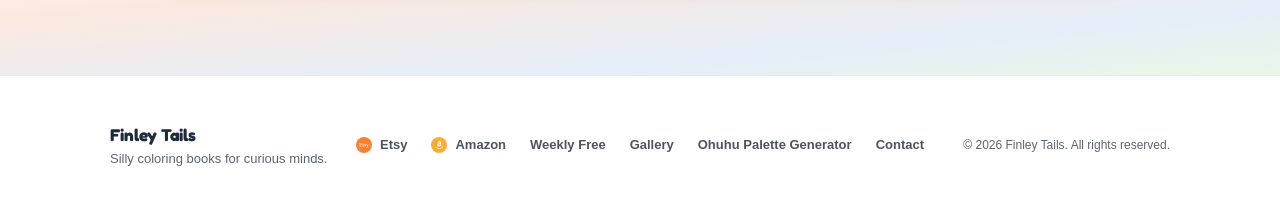
==== commit 1319743e: "Refresh site look, add Gallery page, update prices and weekly page - Replace the pastel hero and ret" ====
--- a/index.html
+++ b/index.html
@@ -49,6 +49,7 @@
     <div class="nav-links">
       <a href="books.html"><span class="btn-icon icon-book-open" aria-hidden="true"></span>Books</a>
       <a href="weekly.html"><span class="btn-icon icon-gift" aria-hidden="true"></span>Weekly Free</a>
+      <a href="gallery.html"><span class="btn-icon icon-image" aria-hidden="true"></span>Gallery</a>
       <a href="palette.html"><span class="btn-icon icon-palette" aria-hidden="true"></span>Ohuhu Palette Generator</a>
     </div>
   </nav>
@@ -56,7 +57,7 @@
   <section class="hero">
     <div class="hero-inner">
       <div class="hero-content">
-        <h1><span class="text-accent">Coloring books</span> for <span class="accent-underline">silly</span> imaginations.</h1>
+        <h1><span class="text-accent">Adulting is hard.</span> Coloring is&nbsp;<span class="accent-underline">not</span>.</h1>
         <p class="hero-sub">
           Silly little coloring books, made for adults. Color them yourself or hand
           one off as a gift.
@@ -145,6 +146,7 @@
         <a href="https://www.etsy.com/shop/FinleyTails" target="_blank" rel="noopener"><span class="btn-icon icon-etsy" aria-hidden="true"></span>Etsy</a>
         <a href="https://www.amazon.com/stores/Finley-Tails/author/B0F9QR5VGS" target="_blank" rel="noopener"><span class="btn-icon icon-amazon" aria-hidden="true"></span>Amazon</a>
         <a href="weekly.html">Weekly Free</a>
+        <a href="gallery.html">Gallery</a>
         <a href="palette.html">Ohuhu Palette Generator</a>
         <a href="contact.html">Contact</a>
       </div>
--- a/site.css
+++ b/site.css
@@ -9,24 +9,14 @@
   --orange-dark: #db7420;
   --amazon: #c2680f;
   --amazon-dark: #a8570c;
-  --cream: #f7f1e2;
-  --paper: #fdfbf6;
+  --cream: #f4f5f8;
+  --paper: #ffffff;
   --font-display: "Fredoka", -apple-system, BlinkMacSystemFont, "Segoe UI", Roboto, sans-serif;
-  /* Retro horizontal bands, boldest first and tapering to nothing —
-     used as a muted divider anchored just below the page header on
-     the Books and Weekly Free pages. */
-  --retro-top-stripes: linear-gradient(
-    to bottom,
-    rgba(140, 74, 107, 0.28) 0px, rgba(140, 74, 107, 0.28) 8px, transparent 8px, transparent 14px,
-    rgba(168, 87, 12, 0.26) 14px, rgba(168, 87, 12, 0.26) 19px, transparent 19px, transparent 24px,
-    rgba(194, 104, 15, 0.25) 24px, rgba(194, 104, 15, 0.25) 28px, transparent 28px, transparent 33px,
-    rgba(215, 106, 92, 0.24) 33px, rgba(215, 106, 92, 0.24) 36px, transparent 36px, transparent 40px,
-    rgba(226, 121, 74, 0.22) 40px, rgba(226, 121, 74, 0.22) 43px, transparent 43px, transparent 47px,
-    rgba(239, 134, 50, 0.21) 47px, rgba(239, 134, 50, 0.21) 49px, transparent 49px, transparent 53px,
-    rgba(245, 158, 11, 0.2) 53px, rgba(245, 158, 11, 0.2) 55px, transparent 55px, transparent 59px,
-    rgba(245, 180, 49, 0.17) 59px, rgba(245, 180, 49, 0.17) 60px, transparent 60px, transparent 64px,
-    rgba(251, 191, 83, 0.15) 64px, rgba(251, 191, 83, 0.15) 65px, transparent 65px, transparent 90px
-  );
+  /* Two-tone peach sunburst rays — used behind the home page hero and
+     the Books, Weekly Free and Contact pages. Each place sets where
+     the rays fan out from. */
+  --ray-dark: #ffe6cf;
+  --ray-light: #fff4ea;
 }
 
 h1,
@@ -65,9 +55,13 @@
   background: transparent;
 }
 
-.palette-page .site-nav,
+.palette-page .site-nav {
+  background: var(--paper);
+}
+
+/* Transparent so the page-header glow shows through behind it. */
 .books-page .site-nav {
-  background: var(--paper);
+  background: transparent;
 }
 
 .page-header {
@@ -83,11 +77,14 @@
   position: absolute;
   left: 50%;
   right: 50%;
-  top: 0;
-  height: 90px;
+  top: -120px;
+  bottom: 0;
   margin-left: -50vw;
   margin-right: -50vw;
-  background: var(--retro-top-stripes);
+  /* Rays fan out from just above the page title (this layer starts
+     120px above the header, behind the nav). */
+  background: repeating-conic-gradient(from 0deg at 50% 230px,
+    var(--ray-dark) 0deg 6deg, var(--ray-light) 6deg 12deg);
   pointer-events: none;
 }
 
@@ -170,29 +167,9 @@
   position: relative;
   overflow: hidden;
   padding: 110px 24px;
-  background:
-    url("art/retro-waves.svg") no-repeat bottom center / 100% 220px,
-    linear-gradient(
-      160deg,
-      #fbdcdc 0%,
-      #fdf3d8 18%,
-      #fdfbf2 36%,
-      #d8e8f7 52%,
-      #f3fbee 68%,
-      #d9f0dc 84%,
-      #fdf6e8 100%
-    );
-}
-
-.hero::before {
-  content: "";
-  position: absolute;
-  inset: -40% -20%;
-  background:
-    radial-gradient(ellipse 60% 30% at 20% 20%, rgba(255, 255, 255, 0.75), transparent 70%),
-    radial-gradient(ellipse 70% 35% at 80% 45%, rgba(255, 255, 255, 0.7), transparent 70%),
-    radial-gradient(ellipse 65% 30% at 35% 80%, rgba(255, 255, 255, 0.65), transparent 70%);
-  pointer-events: none;
+  /* Rays fan out from behind Finley. */
+  background: repeating-conic-gradient(from 0deg at 78% 55%,
+    var(--ray-dark) 0deg 6deg, var(--ray-light) 6deg 12deg);
 }
 
 .hero-inner {
@@ -318,6 +295,7 @@
 .icon-book-open { -webkit-mask-image: url("icons/book-open.svg"); mask-image: url("icons/book-open.svg"); }
 .icon-gift { -webkit-mask-image: url("icons/gift.svg"); mask-image: url("icons/gift.svg"); }
 .icon-palette { -webkit-mask-image: url("icons/palette.svg"); mask-image: url("icons/palette.svg"); }
+.icon-image { -webkit-mask-image: url("icons/image.svg"); mask-image: url("icons/image.svg"); }
 .icon-download { -webkit-mask-image: url("icons/download.svg"); mask-image: url("icons/download.svg"); }
 .icon-arrow-back { -webkit-mask-image: url("icons/arrow-back.svg"); mask-image: url("icons/arrow-back.svg"); }
 .icon-arrow-next { -webkit-mask-image: url("icons/arrow-next.svg"); mask-image: url("icons/arrow-next.svg"); }
@@ -818,6 +796,28 @@
   flex-shrink: 0;
 }
 
+/* Sunburst pages (Books, Weekly Free): the rays are the page background,
+   so they run unbroken from the top, behind the header and the main
+   content, until a section with its own background (the footer, or
+   "This page is from" on Weekly Free). */
+.sunburst-page {
+  background: repeating-conic-gradient(from 0deg at 50% 110px,
+    var(--ray-dark) 0deg 6deg, var(--ray-light) 6deg 12deg);
+}
+
+.sunburst-page .page-header::before {
+  display: none;
+}
+
+.sunburst-page .collections {
+  background: transparent;
+}
+
+.sunburst-page .weekly-feature {
+  background: transparent;
+  padding-bottom: 48px;
+}
+
 .weekly-source {
   background: var(--paper);
   padding: 40px 40px 90px;
@@ -897,7 +897,7 @@
 
 .site-footer {
   background: var(--paper);
-  border-top: 1px solid #eee7d8;
+  border-top: 1px solid #e8eaef;
   padding: 48px 40px 56px;
 }
 
@@ -947,6 +947,259 @@
 }
 
 /* ---------- Responsive ---------- */
+
+/* ---------- Gallery ---------- */
+
+.gallery-section {
+  max-width: 1160px;
+  margin: 0 auto;
+  padding: 8px 40px 90px;
+}
+
+.gallery-filters {
+  display: flex;
+  flex-wrap: wrap;
+  justify-content: center;
+  gap: 8px;
+  margin-bottom: 28px;
+}
+
+.gallery-chip {
+  font-family: var(--font-display);
+  font-weight: 600;
+  font-size: 14px;
+  color: var(--ink);
+  background: #fff;
+  border: 2px solid transparent;
+  border-radius: 999px;
+  padding: 7px 16px;
+  cursor: pointer;
+  box-shadow: 0 2px 8px rgba(31, 42, 58, 0.1);
+  transition: background 0.15s, color 0.15s, transform 0.15s;
+}
+
+.gallery-chip:hover {
+  transform: translateY(-1px);
+}
+
+.gallery-chip[aria-pressed="true"] {
+  background: var(--orange);
+  color: #fff;
+}
+
+.gallery-chip:focus-visible {
+  outline: none;
+  border-color: var(--ink);
+}
+
+/* Masonry-style columns so square-ish and wide photos both fit. */
+.gallery-grid {
+  columns: 3 280px;
+  column-gap: 18px;
+}
+
+.gallery-item {
+  position: relative;
+  display: block;
+  width: 100%;
+  margin: 0 0 18px;
+  padding: 0;
+  border: 0;
+  border-radius: 16px;
+  overflow: hidden;
+  background: #fff;
+  cursor: zoom-in;
+  break-inside: avoid;
+  box-shadow: 0 6px 18px rgba(31, 42, 58, 0.14);
+  transition: transform 0.2s, box-shadow 0.2s;
+}
+
+.gallery-item:hover {
+  transform: translateY(-3px);
+  box-shadow: 0 12px 28px rgba(31, 42, 58, 0.2);
+}
+
+.gallery-item:focus-visible {
+  outline: 3px solid var(--orange);
+  outline-offset: 3px;
+}
+
+.gallery-item img {
+  display: block;
+  width: 100%;
+  height: auto;
+}
+
+.gallery-tag {
+  position: absolute;
+  left: 10px;
+  bottom: 10px;
+  font-family: var(--font-display);
+  font-size: 12px;
+  font-weight: 600;
+  color: #fff;
+  background: rgba(31, 42, 58, 0.7);
+  padding: 4px 10px;
+  border-radius: 999px;
+  opacity: 0;
+  transform: translateY(4px);
+  transition: opacity 0.2s, transform 0.2s;
+}
+
+.gallery-item:hover .gallery-tag,
+.gallery-item:focus-visible .gallery-tag {
+  opacity: 1;
+  transform: none;
+}
+
+@media (hover: none) {
+  .gallery-tag {
+    opacity: 1;
+    transform: none;
+  }
+}
+
+.gallery-cta {
+  margin-top: 40px;
+  text-align: center;
+}
+
+.gallery-cta p {
+  font-family: var(--font-display);
+  font-size: 22px;
+  font-weight: 700;
+  margin: 0 0 16px;
+}
+
+.gallery-cta .hero-cta {
+  justify-content: center;
+}
+
+/* Full-screen photo viewer */
+.gallery-lightbox {
+  position: fixed;
+  inset: 0;
+  z-index: 200;
+  display: flex;
+  align-items: center;
+  justify-content: center;
+}
+
+.gallery-lightbox[hidden] {
+  display: none;
+}
+
+.gallery-lightbox-backdrop {
+  position: absolute;
+  inset: 0;
+  background: rgba(20, 26, 36, 0.88);
+}
+
+.gallery-lightbox-content {
+  position: relative;
+  display: flex;
+  flex-direction: column;
+  align-items: center;
+  gap: 12px;
+  max-width: min(92vw, 1100px);
+}
+
+.gallery-lightbox-img {
+  max-width: 100%;
+  max-height: 82vh;
+  border-radius: 12px;
+  box-shadow: 0 20px 60px rgba(0, 0, 0, 0.4);
+}
+
+.gallery-lightbox-caption {
+  margin: 0;
+  color: #fff;
+  font-family: var(--font-display);
+  font-weight: 600;
+  font-size: 15px;
+}
+
+.gallery-lightbox-close,
+.gallery-lightbox-nav {
+  position: fixed;
+  display: flex;
+  align-items: center;
+  justify-content: center;
+  width: 48px;
+  height: 48px;
+  border: 0;
+  border-radius: 50%;
+  background: rgba(255, 255, 255, 0.92);
+  color: var(--ink);
+  cursor: pointer;
+  box-shadow: 0 4px 14px rgba(0, 0, 0, 0.25);
+}
+
+.gallery-lightbox-close {
+  top: 18px;
+  right: 18px;
+  font-size: 30px;
+  line-height: 1;
+}
+
+.gallery-lightbox-nav {
+  top: 50%;
+  transform: translateY(-50%);
+}
+
+.gallery-lightbox-nav .btn-icon {
+  width: 20px;
+  height: 20px;
+  margin: 0;
+  vertical-align: 0;
+}
+
+.gallery-lightbox-prev { left: 18px; }
+.gallery-lightbox-next { right: 18px; }
+
+@media (max-width: 640px) {
+  .gallery-section {
+    padding: 0 16px 60px;
+  }
+
+  /* One swipeable row of filters instead of several stacked rows. */
+  .gallery-filters {
+    flex-wrap: nowrap;
+    justify-content: flex-start;
+    overflow-x: auto;
+    margin: 0 -16px 20px;
+    padding: 4px 16px 8px;
+    scrollbar-width: none;
+  }
+
+  .gallery-filters::-webkit-scrollbar {
+    display: none;
+  }
+
+  .gallery-chip {
+    flex: none;
+  }
+
+  .gallery-grid {
+    columns: 2;
+    column-gap: 12px;
+  }
+
+  .gallery-item {
+    margin-bottom: 12px;
+    border-radius: 12px;
+  }
+
+  .gallery-tag {
+    display: none;
+  }
+
+  .gallery-lightbox-nav {
+    top: auto;
+    bottom: 18px;
+    transform: none;
+  }
+}
 
 @media (max-width: 900px) {
   .cards {
@@ -1050,6 +1303,9 @@
 
   .hero {
     padding: 90px 20px 60px;
+    /* Stacked layout: Finley is on top, so fan the rays out from there. */
+    background: repeating-conic-gradient(from 0deg at 50% 150px,
+      var(--ray-dark) 0deg 6deg, var(--ray-light) 6deg 12deg);
   }
 
   .hero-inner {
